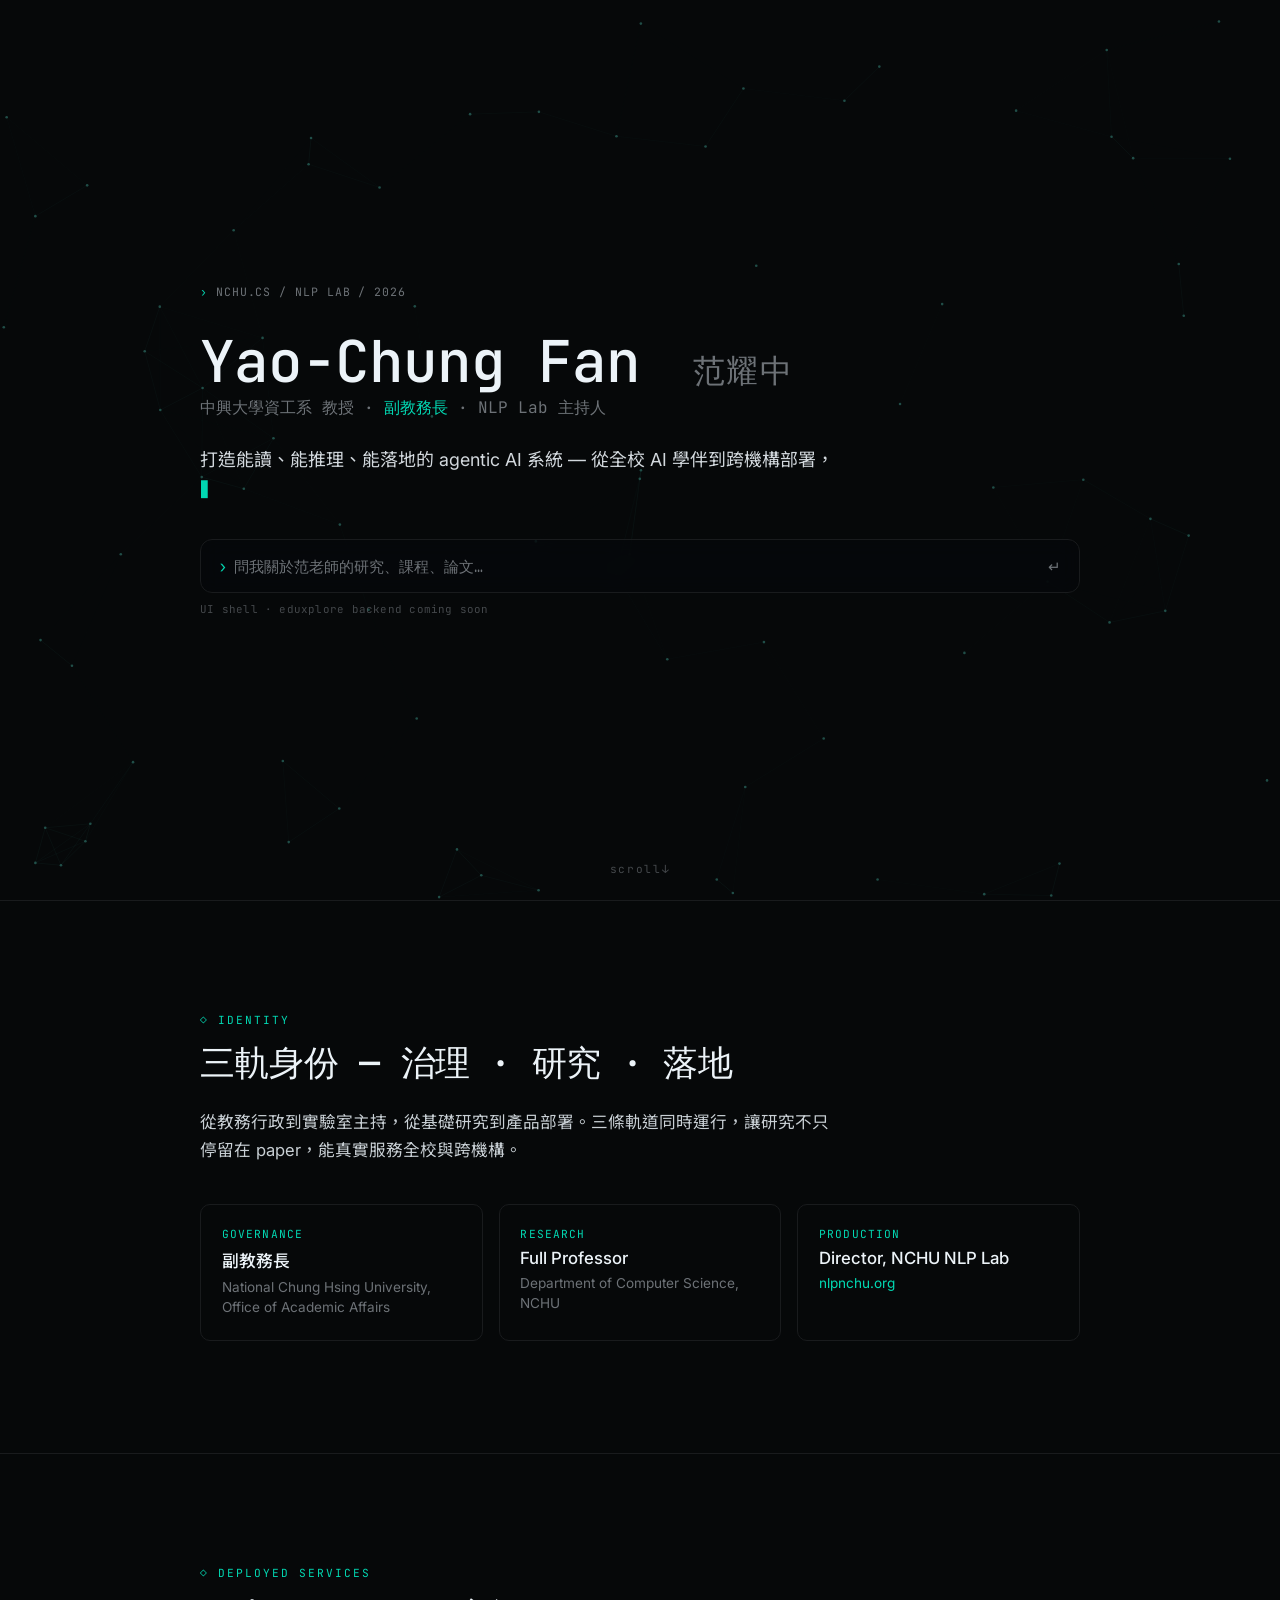
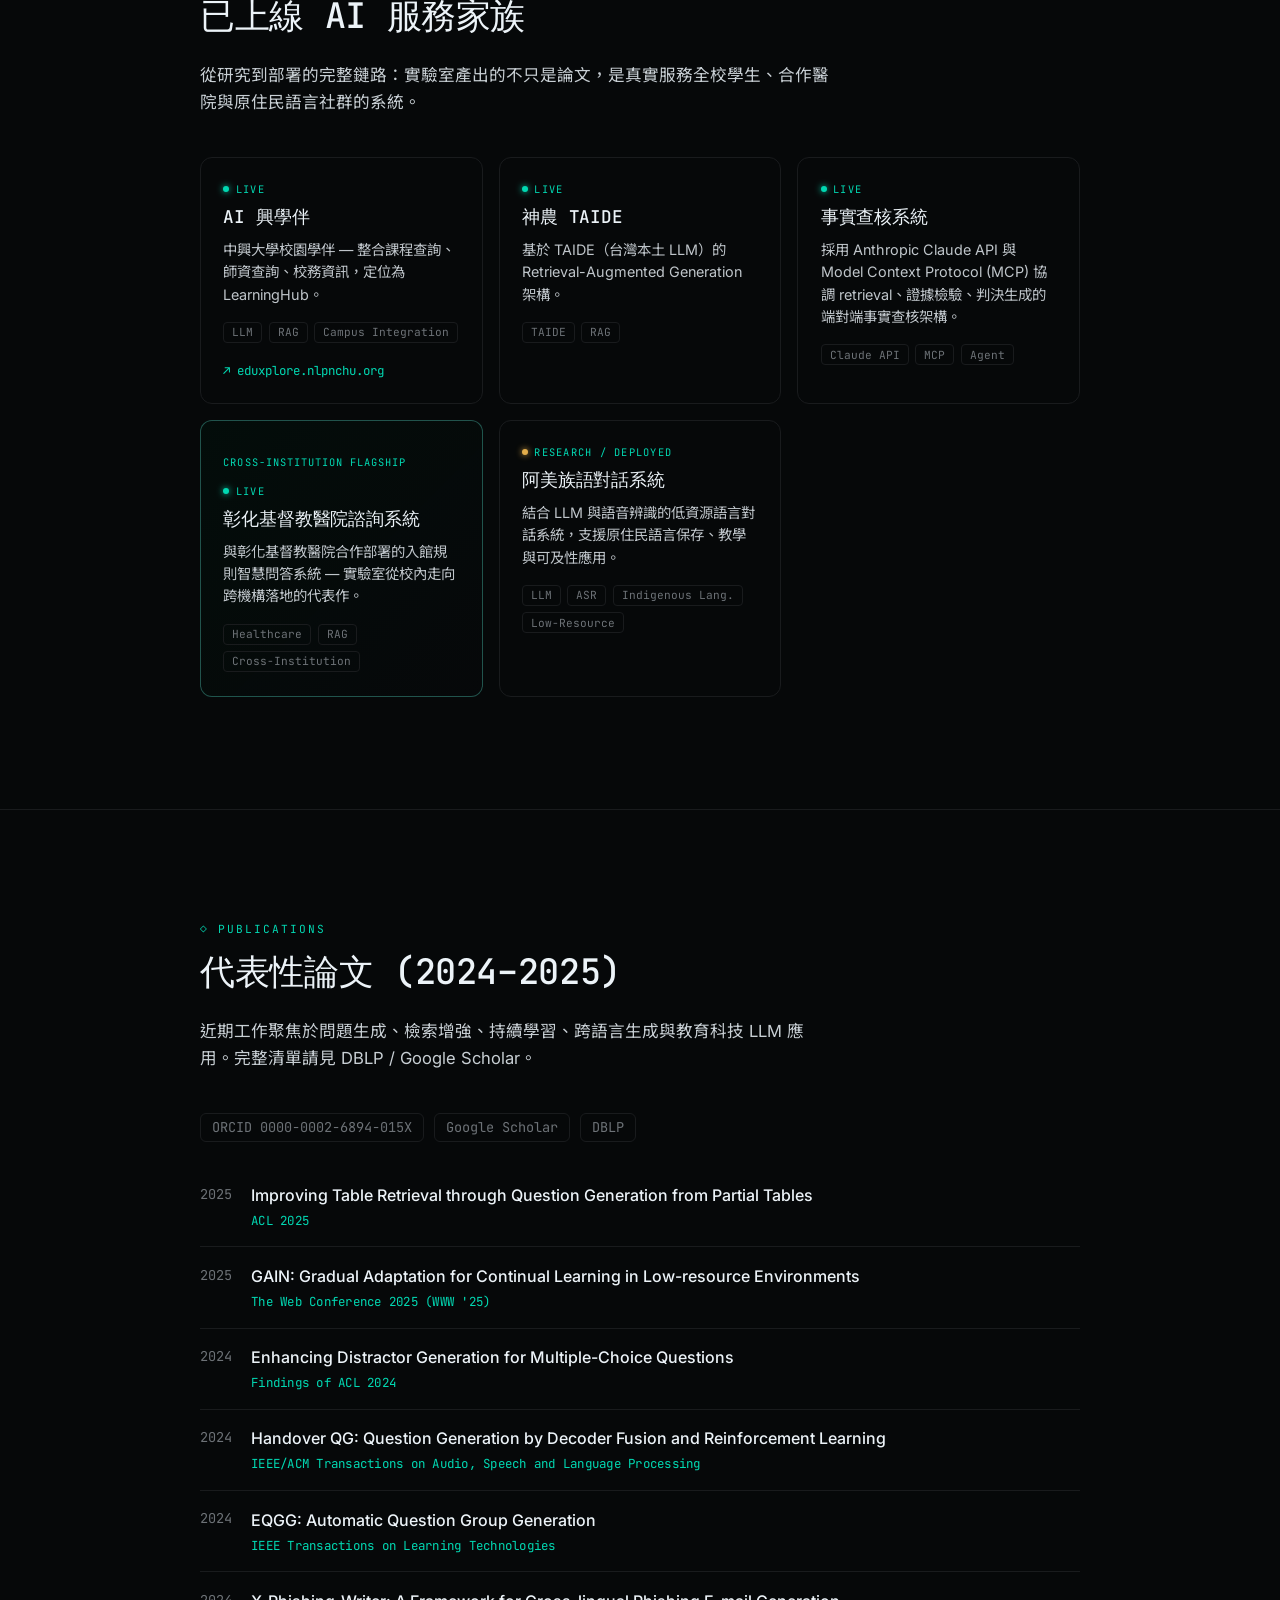
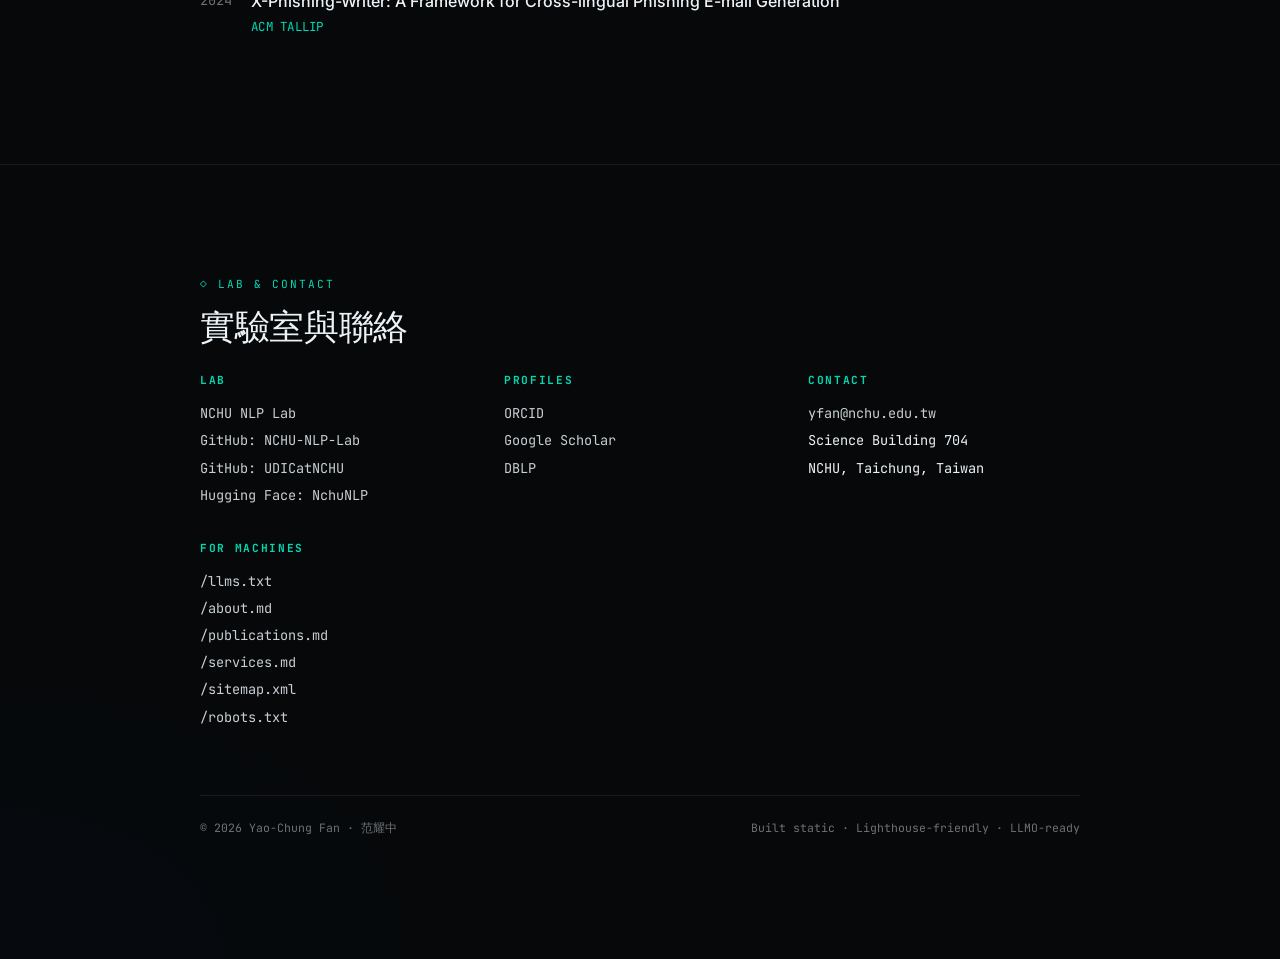
==== prototype/index.html @ 138b462b "feat: full new homepage prototype with LLMO baked in (prototype/index.html) This is the new design e" ====
<!doctype html>
<html lang="zh-Hant">
<head>
<meta charset="utf-8">
<meta name="viewport" content="width=device-width,initial-scale=1">

<title>Yao-Chung Fan (范耀中) · 中興大學資工系教授 · 副教務長 · NLP Lab 主持人</title>
<meta name="description" content="Yao-Chung Fan (范耀中) — Full Professor at NCHU CS, Vice Provost, Director of the NCHU NLP Lab. Research on Natural Language Generation, Agentic AI, Educational LLMs. Leads deployment of AI 興學伴 (eduxplore), 神農 TAIDE, fact-checking with Claude+MCP, Changhua Christian Hospital consultation, and Amis Indigenous-language dialogue.">
<meta name="author" content="Yao-Chung Fan">
<meta name="robots" content="index, follow, max-image-preview:large">
<link rel="canonical" href="https://yfan.nlpnchu.org/">
<link rel="alternate" hreflang="zh-Hant" href="https://yfan.nlpnchu.org/">
<link rel="alternate" hreflang="en" href="https://yfan.nlpnchu.org/">
<link rel="alternate" hreflang="x-default" href="https://yfan.nlpnchu.org/">

<meta property="og:type" content="profile">
<meta property="og:title" content="Yao-Chung Fan · NCHU NLP Lab">
<meta property="og:description" content="Full Professor at NCHU CS, Vice Provost, Director of the NCHU NLP Lab. Agentic AI, NLG, Educational LLMs.">
<meta property="og:url" content="https://yfan.nlpnchu.org/">
<meta property="og:image" content="https://yfan.nlpnchu.org/img/author-pic.jpg">
<meta property="og:locale" content="zh_TW">
<meta property="og:locale:alternate" content="en_US">
<meta property="profile:first_name" content="Yao-Chung">
<meta property="profile:last_name" content="Fan">

<meta name="twitter:card" content="summary_large_image">
<meta name="twitter:title" content="Yao-Chung Fan · NCHU NLP Lab">
<meta name="twitter:description" content="Full Professor at NCHU CS, Vice Provost, Director of the NCHU NLP Lab.">
<meta name="twitter:image" content="https://yfan.nlpnchu.org/img/author-pic.jpg">

<link rel="me" href="https://orcid.org/0000-0002-6894-015X">
<link rel="me" href="https://scholar.google.com/citations?user=AGJnJ98AAAAJ">
<link rel="me" href="https://dblp.org/pers/hd/f/Fan:Yao=Chung">
<link rel="me" href="https://github.com/NCHU-NLP-Lab">
<link rel="me" href="https://github.com/UDICatNCHU">

<script type="application/ld+json">
{
  "@context": "https://schema.org",
  "@graph": [
    {
      "@type": "Person",
      "@id": "https://yfan.nlpnchu.org/#person",
      "name": "Yao-Chung Fan",
      "alternateName": ["范耀中", "Yao Chung Fan"],
      "givenName": "Yao-Chung",
      "familyName": "Fan",
      "honorificPrefix": "Prof.",
      "jobTitle": ["Full Professor", "Vice Provost", "Director, NCHU NLP Laboratory"],
      "email": "mailto:yfan@nchu.edu.tw",
      "url": "https://yfan.nlpnchu.org/",
      "image": "https://yfan.nlpnchu.org/img/author-pic.jpg",
      "workLocation": {
        "@type": "Place",
        "name": "Science Building Room 704, National Chung Hsing University",
        "address": {
          "@type": "PostalAddress",
          "addressLocality": "Taichung",
          "addressCountry": "TW"
        }
      },
      "affiliation": {
        "@type": "CollegeOrUniversity",
        "@id": "https://www.nchu.edu.tw/#org",
        "name": "National Chung Hsing University",
        "alternateName": "中興大學",
        "url": "https://www.nchu.edu.tw/",
        "department": {
          "@type": "EducationalOrganization",
          "name": "Department of Computer Science",
          "alternateName": "資訊工程學系"
        }
      },
      "alumniOf": {
        "@type": "CollegeOrUniversity",
        "name": "National Tsing Hua University",
        "alternateName": "國立清華大學",
        "url": "https://www.nthu.edu.tw/"
      },
      "knowsAbout": [
        "Natural Language Generation",
        "Natural Language Processing",
        "Agentic AI",
        "Large Language Models",
        "Educational Technology",
        "Machine Reading Comprehension",
        "Retrieval-Augmented Generation",
        "Question Generation",
        "Low-resource Language Dialogue",
        "Indigenous Language Technology"
      ],
      "sameAs": [
        "https://orcid.org/0000-0002-6894-015X",
        "https://scholar.google.com/citations?user=AGJnJ98AAAAJ&hl=en",
        "https://dblp.org/pers/hd/f/Fan:Yao=Chung",
        "https://github.com/NCHU-NLP-Lab",
        "https://github.com/UDICatNCHU",
        "https://huggingface.co/NchuNLP",
        "https://nlpnchu.org/"
      ]
    },
    {
      "@type": "ItemList",
      "@id": "https://yfan.nlpnchu.org/#publications",
      "name": "Selected Publications by Yao-Chung Fan (2024–2025)",
      "itemListOrder": "https://schema.org/ItemListOrderDescending",
      "itemListElement": [
        {
          "@type": "ListItem",
          "position": 1,
          "item": {
            "@type": "ScholarlyArticle",
            "@id": "https://yfan.nlpnchu.org/#paper-acl2025-table-rqg",
            "name": "Improving Table Retrieval through Question Generation from Partial Tables",
            "isPartOf": {"@type": "PublicationVolume", "name": "ACL 2025"},
            "datePublished": "2025",
            "author": {"@id": "https://yfan.nlpnchu.org/#person"}
          }
        },
        {
          "@type": "ListItem",
          "position": 2,
          "item": {
            "@type": "ScholarlyArticle",
            "@id": "https://yfan.nlpnchu.org/#paper-www2025-gain",
            "name": "GAIN: Gradual Adaptation for Continual Learning in Low-resource Environments",
            "isPartOf": {"@type": "PublicationVolume", "name": "The Web Conference 2025 (WWW '25)"},
            "datePublished": "2025",
            "author": {"@id": "https://yfan.nlpnchu.org/#person"}
          }
        },
        {
          "@type": "ListItem",
          "position": 3,
          "item": {
            "@type": "ScholarlyArticle",
            "@id": "https://yfan.nlpnchu.org/#paper-acl2024-distractor",
            "name": "Enhancing Distractor Generation for Multiple-Choice Questions",
            "isPartOf": {"@type": "PublicationVolume", "name": "Findings of ACL 2024"},
            "datePublished": "2024",
            "author": {"@id": "https://yfan.nlpnchu.org/#person"}
          }
        },
        {
          "@type": "ListItem",
          "position": 4,
          "item": {
            "@type": "ScholarlyArticle",
            "@id": "https://yfan.nlpnchu.org/#paper-taslp2024-handover",
            "name": "Handover QG: Question Generation by Decoder Fusion and Reinforcement Learning",
            "isPartOf": {"@type": "Periodical", "name": "IEEE/ACM Transactions on Audio, Speech and Language Processing"},
            "datePublished": "2024",
            "author": {"@id": "https://yfan.nlpnchu.org/#person"}
          }
        },
        {
          "@type": "ListItem",
          "position": 5,
          "item": {
            "@type": "ScholarlyArticle",
            "@id": "https://yfan.nlpnchu.org/#paper-tlt2024-eqgg",
            "name": "EQGG: Automatic Question Group Generation",
            "isPartOf": {"@type": "Periodical", "name": "IEEE Transactions on Learning Technologies"},
            "datePublished": "2024",
            "author": {"@id": "https://yfan.nlpnchu.org/#person"}
          }
        },
        {
          "@type": "ListItem",
          "position": 6,
          "item": {
            "@type": "ScholarlyArticle",
            "@id": "https://yfan.nlpnchu.org/#paper-tallip2024-xphishing",
            "name": "X-Phishing-Writer: A Framework for Cross-lingual Phishing E-mail Generation",
            "isPartOf": {"@type": "Periodical", "name": "ACM Transactions on Asian and Low-Resource Language Information Processing (TALLIP)"},
            "datePublished": "2024",
            "author": {"@id": "https://yfan.nlpnchu.org/#person"}
          }
        }
      ]
    },
    {
      "@type": "ItemList",
      "@id": "https://yfan.nlpnchu.org/#services",
      "name": "Deployed AI Services led by Yao-Chung Fan / NCHU NLP Lab",
      "itemListElement": [
        {
          "@type": "ListItem",
          "position": 1,
          "item": {
            "@type": "WebApplication",
            "@id": "https://eduxplore.nlpnchu.org/#app",
            "name": "AI 興學伴 (eduxplore)",
            "alternateName": "NCHU AI Learning Advisor",
            "url": "https://eduxplore.nlpnchu.org/",
            "applicationCategory": "EducationalApplication",
            "operatingSystem": "Web",
            "description": "Campus-wide learning advisor integrating NCHU institutional information (course search, faculty lookup, learning resources) into a conversational interface.",
            "creator": {"@id": "https://yfan.nlpnchu.org/#person"}
          }
        },
        {
          "@type": "ListItem",
          "position": 2,
          "item": {
            "@type": "SoftwareApplication",
            "@id": "https://yfan.nlpnchu.org/#service-shennong-taide",
            "name": "神農 TAIDE",
            "applicationCategory": "BusinessApplication",
            "description": "Retrieval-Augmented Generation system built on TAIDE, the Taiwan-developed traditional Chinese LLM.",
            "creator": {"@id": "https://yfan.nlpnchu.org/#person"}
          }
        },
        {
          "@type": "ListItem",
          "position": 3,
          "item": {
            "@type": "SoftwareApplication",
            "@id": "https://yfan.nlpnchu.org/#service-fact-checking",
            "name": "Fact-Checking System (Claude API + MCP)",
            "applicationCategory": "BusinessApplication",
            "description": "End-to-end fact verification system using Anthropic Claude and the Model Context Protocol (MCP) to coordinate retrieval, evidence checking, and verdict generation.",
            "creator": {"@id": "https://yfan.nlpnchu.org/#person"}
          }
        },
        {
          "@type": "ListItem",
          "position": 4,
          "item": {
            "@type": "SoftwareApplication",
            "@id": "https://yfan.nlpnchu.org/#service-cch",
            "name": "Changhua Christian Hospital Consultation System",
            "alternateName": "彰化基督教醫院諮詢系統",
            "applicationCategory": "HealthApplication",
            "description": "Smart Q&A system for hospital visiting rules and policies, deployed in partnership with Changhua Christian Hospital — the lab's flagship cross-institution deployment.",
            "creator": {"@id": "https://yfan.nlpnchu.org/#person"}
          }
        },
        {
          "@type": "ListItem",
          "position": 5,
          "item": {
            "@type": "SoftwareApplication",
            "@id": "https://yfan.nlpnchu.org/#service-amis",
            "name": "Amis (阿美族語) Dialogue System",
            "applicationCategory": "LifestyleApplication",
            "description": "LLM + speech-recognition system for Amis, a low-resource Indigenous Taiwanese language. Supports preservation, education, and accessibility.",
            "creator": {"@id": "https://yfan.nlpnchu.org/#person"}
          }
        }
      ]
    },
    {
      "@type": "WebSite",
      "@id": "https://yfan.nlpnchu.org/#website",
      "url": "https://yfan.nlpnchu.org/",
      "name": "Yao-Chung Fan",
      "inLanguage": "zh-Hant",
      "publisher": {"@id": "https://yfan.nlpnchu.org/#person"}
    }
  ]
}
</script>

<link rel="preconnect" href="https://fonts.googleapis.com">
<link rel="preconnect" href="https://fonts.gstatic.com" crossorigin>
<link rel="stylesheet" href="https://fonts.googleapis.com/css2?family=Inter:wght@400;500;600&family=JetBrains+Mono:wght@400;500&family=Noto+Sans+TC:wght@400;500&display=swap">

<style>
  *, *::before, *::after { box-sizing: border-box; }
  html, body { margin: 0; padding: 0; }

  :root {
    --bg:        oklch(0.13 0.005 240);
    --bg-deep:   oklch(0.09 0.005 240);
    --fg:        oklch(0.96 0.01 240);
    --muted:     oklch(0.55 0.01 240);
    --border:    oklch(0.22 0.005 240);
    --accent:    oklch(0.78 0.16 175);
    --accent-rgb: 86 220 200;

    --font-mono: 'JetBrains Mono', ui-monospace, 'SF Mono', Menlo, Consolas, monospace;
    --font-sans: 'Inter', 'Noto Sans TC', -apple-system, system-ui, sans-serif;

    --gutter: clamp(1.25rem, 4vw, 3rem);
    --max: 880px;
  }

  body {
    background:
      radial-gradient(1200px 600px at 80% -10%, oklch(0.20 0.04 175 / 0.25), transparent 60%),
      radial-gradient(900px 600px at 0% 100%, oklch(0.18 0.05 260 / 0.20), transparent 60%),
      var(--bg);
    color: var(--fg);
    font-family: var(--font-sans);
    min-height: 100dvh;
    overflow-x: hidden;
    -webkit-font-smoothing: antialiased;
    text-rendering: optimizeLegibility;
  }

  @media (prefers-reduced-motion: reduce) {
    *, *::before, *::after {
      animation-duration: 0.01ms !important;
      animation-iteration-count: 1 !important;
      transition-duration: 0.01ms !important;
    }
  }

  a { color: var(--accent); text-decoration: none; }
  a:hover { text-decoration: underline; text-underline-offset: 3px; }

  main { display: block; }

  /* ---------- HERO ---------- */
  .hero {
    position: relative;
    min-height: 100dvh;
    display: grid;
    place-items: center;
    padding: var(--gutter);
    overflow: hidden;
  }
  #bg {
    position: absolute;
    inset: 0;
    width: 100%;
    height: 100%;
    z-index: 0;
    opacity: 0.5;
    pointer-events: none;
  }
  .hero-content {
    position: relative;
    z-index: 1;
    max-width: var(--max);
    width: 100%;
  }
  .meta {
    font-family: var(--font-mono);
    font-size: 0.72rem;
    color: var(--muted);
    margin: 0 0 2rem;
    letter-spacing: 0.08em;
    text-transform: uppercase;
  }
  .meta::before { content: '› '; color: var(--accent); }
  h1.name {
    font-family: var(--font-mono);
    font-weight: 500;
    font-size: clamp(2.2rem, 5.5vw, 3.6rem);
    margin: 0 0 0.4rem;
    letter-spacing: -0.02em;
    line-height: 1.05;
  }
  h1.name .alt {
    color: var(--muted);
    font-size: 0.55em;
    margin-left: 0.6em;
    font-weight: 400;
    letter-spacing: 0.05em;
  }
  .titles {
    font-family: var(--font-mono);
    font-size: clamp(0.875rem, 1.4vw, 1rem);
    color: var(--muted);
    margin: 0 0 1.6rem;
  }
  .titles .accent { color: var(--accent); }
  .bio {
    font-family: var(--font-sans);
    font-size: clamp(1rem, 1.4vw, 1.125rem);
    line-height: 1.65;
    margin: 0 0 2.2rem;
    max-width: 36em;
    color: oklch(0.88 0.01 240);
  }
  .caret::after {
    content: '▍';
    color: var(--accent);
    margin-left: 1px;
    animation: blink 1.05s steps(1, end) infinite;
  }
  @keyframes blink { 0%, 50% { opacity: 1; } 50.01%, 100% { opacity: 0; } }

  /* Chat */
  .chat {
    display: flex;
    align-items: center;
    border: 1px solid var(--border);
    border-radius: 12px;
    background: oklch(0.14 0.005 240 / 0.55);
    backdrop-filter: blur(10px);
    -webkit-backdrop-filter: blur(10px);
    transition: border-color 200ms ease, box-shadow 200ms ease;
  }
  .chat:focus-within {
    border-color: rgb(var(--accent-rgb) / 0.6);
    box-shadow: 0 0 0 1px rgb(var(--accent-rgb) / 0.4),
                0 0 40px -8px rgb(var(--accent-rgb) / 0.5);
  }
  .chat-prefix {
    font-family: var(--font-mono);
    color: var(--accent);
    padding: 0 0.4rem 0 1.05rem;
    user-select: none;
    font-size: 1rem;
  }
  .chat input {
    flex: 1;
    background: transparent;
    border: 0;
    padding: 0.95rem 0;
    color: var(--fg);
    font-family: var(--font-mono);
    font-size: 0.95rem;
    outline: 0;
    min-width: 0;
  }
  .chat input::placeholder { color: var(--muted); }
  .chat button {
    background: transparent;
    border: 0;
    color: var(--muted);
    font-family: var(--font-mono);
    padding: 0 1.1rem;
    cursor: pointer;
    transition: color 150ms ease, transform 150ms ease;
    font-size: 0.95rem;
  }
  .chat button:hover { color: var(--accent); transform: translateX(2px); }
  .chat-shell-note {
    font-family: var(--font-mono);
    font-size: 0.68rem;
    color: var(--muted);
    margin: 0.6rem 0 0;
    opacity: 0.6;
    letter-spacing: 0.02em;
  }
  .chat-output {
    margin-top: 1.2rem;
    font-family: var(--font-mono);
    font-size: 0.85rem;
    color: oklch(0.78 0.01 240);
    line-height: 1.7;
    padding: 0.9rem 1rem;
    border-left: 1px solid rgb(var(--accent-rgb) / 0.4);
    background: oklch(0.14 0.005 240 / 0.3);
    border-radius: 0 6px 6px 0;
  }
  .chat-output .q { color: var(--fg); display: block; margin-bottom: 0.5rem; }
  .chat-output .q::before { content: '› '; color: var(--accent); }
  .chat-output .a::before {
    content: '◂ eduxplore: ';
    color: var(--accent);
    font-size: 0.72rem;
    letter-spacing: 0.05em;
  }
  .scroll-cue {
    position: absolute;
    bottom: 1.5rem;
    left: 50%;
    transform: translateX(-50%);
    font-family: var(--font-mono);
    font-size: 0.7rem;
    color: var(--muted);
    letter-spacing: 0.15em;
    opacity: 0.6;
    z-index: 1;
  }
  .scroll-cue::after {
    content: ' ↓';
    display: inline-block;
    animation: bob 2.4s ease-in-out infinite;
  }
  @keyframes bob {
    0%, 100% { transform: translateY(0); opacity: 0.6; }
    50%      { transform: translateY(4px); opacity: 1; }
  }

  /* ---------- SHARED SECTION ---------- */
  section {
    padding: clamp(4rem, 9vw, 7rem) var(--gutter);
    border-top: 1px solid var(--border);
    position: relative;
  }
  .section-inner { max-width: var(--max); margin: 0 auto; }
  .section-label {
    font-family: var(--font-mono);
    font-size: 0.7rem;
    color: var(--accent);
    letter-spacing: 0.18em;
    text-transform: uppercase;
    margin: 0 0 1rem;
  }
  .section-label::before { content: '◇ '; }
  h2 {
    font-family: var(--font-mono);
    font-weight: 500;
    font-size: clamp(1.6rem, 3.5vw, 2.2rem);
    margin: 0 0 1.6rem;
    letter-spacing: -0.01em;
    line-height: 1.15;
  }
  .lead {
    font-size: clamp(1rem, 1.3vw, 1.1rem);
    line-height: 1.65;
    max-width: 38em;
    color: oklch(0.85 0.01 240);
    margin: 0 0 2.5rem;
  }

  /* ---------- IDENTITY ---------- */
  .identity-grid {
    display: grid;
    grid-template-columns: repeat(auto-fit, minmax(220px, 1fr));
    gap: 1rem;
    margin-top: 1.5rem;
  }
  .identity-card {
    border: 1px solid var(--border);
    border-radius: 10px;
    padding: 1.4rem 1.3rem;
    background: oklch(0.14 0.005 240 / 0.4);
    transition: border-color 200ms ease;
  }
  .identity-card:hover { border-color: rgb(var(--accent-rgb) / 0.45); }
  .identity-card .role {
    font-family: var(--font-mono);
    font-size: 0.7rem;
    color: var(--accent);
    letter-spacing: 0.1em;
    text-transform: uppercase;
    margin: 0 0 0.4rem;
  }
  .identity-card .role-name {
    font-family: var(--font-sans);
    font-weight: 500;
    font-size: 1.05rem;
    margin: 0 0 0.3rem;
  }
  .identity-card .role-detail {
    font-size: 0.85rem;
    color: var(--muted);
    line-height: 1.5;
    margin: 0;
  }

  /* ---------- SERVICES ---------- */
  .services-grid {
    display: grid;
    grid-template-columns: repeat(auto-fit, minmax(280px, 1fr));
    gap: 1rem;
    margin-top: 1.5rem;
  }
  .service-card {
    border: 1px solid var(--border);
    border-radius: 12px;
    padding: 1.5rem 1.4rem;
    background: oklch(0.14 0.005 240 / 0.4);
    display: flex;
    flex-direction: column;
    gap: 0.6rem;
    transition: border-color 200ms ease, transform 200ms ease;
  }
  .service-card:hover {
    border-color: rgb(var(--accent-rgb) / 0.5);
    transform: translateY(-2px);
  }
  .service-card .status {
    font-family: var(--font-mono);
    font-size: 0.65rem;
    color: var(--accent);
    letter-spacing: 0.12em;
    text-transform: uppercase;
    display: inline-flex;
    align-items: center;
    gap: 0.4rem;
  }
  .service-card .status::before {
    content: '';
    width: 6px;
    height: 6px;
    border-radius: 50%;
    background: var(--accent);
    box-shadow: 0 0 6px var(--accent);
    animation: pulse 2s ease-in-out infinite;
  }
  .service-card .status.research::before {
    background: oklch(0.78 0.13 80);
    box-shadow: 0 0 6px oklch(0.78 0.13 80);
  }
  @keyframes pulse {
    0%, 100% { opacity: 1; }
    50% { opacity: 0.4; }
  }
  .service-card h3 {
    font-family: var(--font-mono);
    font-weight: 500;
    font-size: 1.1rem;
    margin: 0;
    letter-spacing: -0.01em;
  }
  .service-card .desc {
    font-size: 0.9rem;
    line-height: 1.55;
    color: oklch(0.82 0.01 240);
    margin: 0;
  }
  .service-card .stack {
    display: flex;
    flex-wrap: wrap;
    gap: 0.4rem;
    margin-top: 0.4rem;
  }
  .service-card .tag {
    font-family: var(--font-mono);
    font-size: 0.7rem;
    color: var(--muted);
    border: 1px solid var(--border);
    border-radius: 4px;
    padding: 0.15rem 0.5rem;
  }
  .service-card .external {
    font-family: var(--font-mono);
    font-size: 0.78rem;
    margin-top: 0.6rem;
  }
  .service-card .external::before { content: '↗ '; color: var(--accent); }
  .service-card.flagship {
    background: linear-gradient(135deg, oklch(0.16 0.03 175 / 0.5), oklch(0.14 0.005 240 / 0.4));
    border-color: rgb(var(--accent-rgb) / 0.35);
  }
  .service-card.flagship .flagship-tag {
    font-family: var(--font-mono);
    font-size: 0.65rem;
    color: var(--accent);
    letter-spacing: 0.1em;
    text-transform: uppercase;
    margin-bottom: 0.3rem;
  }

  /* ---------- PUBLICATIONS ---------- */
  .pub-list {
    list-style: none;
    padding: 0;
    margin: 1.5rem 0 0;
  }
  .pub-list li {
    border-bottom: 1px solid var(--border);
    padding: 1.1rem 0;
    display: grid;
    grid-template-columns: auto 1fr;
    gap: 1.2rem;
  }
  .pub-list li:last-child { border-bottom: 0; }
  .pub-year {
    font-family: var(--font-mono);
    font-size: 0.85rem;
    color: var(--muted);
    padding-top: 0.05rem;
  }
  .pub-body { display: flex; flex-direction: column; gap: 0.3rem; }
  .pub-title {
    font-family: var(--font-sans);
    font-weight: 500;
    font-size: 1rem;
    line-height: 1.45;
    color: var(--fg);
  }
  .pub-venue {
    font-family: var(--font-mono);
    font-size: 0.78rem;
    color: var(--accent);
    letter-spacing: 0.02em;
  }
  .pub-meta {
    font-family: var(--font-mono);
    font-size: 0.72rem;
    color: var(--muted);
  }
  .profile-links {
    display: flex;
    flex-wrap: wrap;
    gap: 0.6rem;
    margin-top: 1rem;
    font-family: var(--font-mono);
    font-size: 0.85rem;
  }
  .profile-links a {
    border: 1px solid var(--border);
    padding: 0.3rem 0.7rem;
    border-radius: 6px;
    color: var(--muted);
  }
  .profile-links a:hover {
    color: var(--accent);
    border-color: rgb(var(--accent-rgb) / 0.4);
    text-decoration: none;
  }

  /* ---------- LAB / CONTACT FOOTER ---------- */
  .footer-grid {
    display: grid;
    grid-template-columns: repeat(auto-fit, minmax(220px, 1fr));
    gap: 2rem;
    margin-top: 1.5rem;
  }
  .footer-block h3 {
    font-family: var(--font-mono);
    font-size: 0.7rem;
    color: var(--accent);
    letter-spacing: 0.15em;
    text-transform: uppercase;
    margin: 0 0 0.8rem;
  }
  .footer-block ul {
    list-style: none;
    padding: 0;
    margin: 0;
    font-family: var(--font-mono);
    font-size: 0.85rem;
    line-height: 2;
  }
  .footer-block ul a { color: oklch(0.85 0.01 240); }
  .footer-block ul a:hover { color: var(--accent); text-decoration: none; }
  .colophon {
    margin-top: 4rem;
    padding-top: 1.5rem;
    border-top: 1px solid var(--border);
    font-family: var(--font-mono);
    font-size: 0.72rem;
    color: var(--muted);
    display: flex;
    justify-content: space-between;
    flex-wrap: wrap;
    gap: 0.5rem;
  }
</style>
</head>

<body>

<noscript>
  <style>.caret::after { content: ''; animation: none; }</style>
</noscript>

<main>

  <!-- =========== HERO =========== -->
  <header class="hero" id="top">
    <canvas id="bg" aria-hidden="true"></canvas>

    <div class="hero-content">
      <p class="meta" data-stream>nchu.cs / nlp lab / 2026</p>
      <h1 class="name" data-stream data-html='Yao-Chung Fan <span class="alt">范耀中</span>'>
        Yao-Chung Fan 范耀中
      </h1>
      <p class="titles" data-stream data-html='中興大學資工系 教授 · <span class="accent">副教務長</span> · NLP Lab 主持人'>
        中興大學資工系 教授 · 副教務長 · NLP Lab 主持人
      </p>
      <p class="bio" data-stream>
        打造能讀、能推理、能落地的 agentic AI 系統 — 從全校 AI 學伴到跨機構部署，再到低資源語言對話。
      </p>

      <form class="chat" autocomplete="off" id="chat">
        <span class="chat-prefix" aria-hidden="true">›</span>
        <input id="chat-input" placeholder="問我關於范老師的研究、課程、論文…" aria-label="Ask Professor Fan">
        <button type="submit" aria-label="送出">↵</button>
      </form>
      <p class="chat-shell-note">UI shell · eduxplore backend coming soon</p>
      <div class="chat-output" id="chat-output" hidden></div>
    </div>

    <a href="#identity" class="scroll-cue" aria-label="Scroll to next section">scroll</a>
  </header>

  <!-- =========== IDENTITY =========== -->
  <section id="identity" aria-labelledby="identity-h">
    <div class="section-inner">
      <p class="section-label">Identity</p>
      <h2 id="identity-h">三軌身份 — 治理 · 研究 · 落地</h2>
      <p class="lead">
        從教務行政到實驗室主持，從基礎研究到產品部署。三條軌道同時運行，讓研究不只停留在 paper，能真實服務全校與跨機構。
      </p>

      <div class="identity-grid">
        <div class="identity-card">
          <p class="role">Governance</p>
          <p class="role-name">副教務長</p>
          <p class="role-detail">National Chung Hsing University, Office of Academic Affairs</p>
        </div>
        <div class="identity-card">
          <p class="role">Research</p>
          <p class="role-name">Full Professor</p>
          <p class="role-detail">Department of Computer Science, NCHU</p>
        </div>
        <div class="identity-card">
          <p class="role">Production</p>
          <p class="role-name">Director, NCHU NLP Lab</p>
          <p class="role-detail"><a href="https://nlpnchu.org/">nlpnchu.org</a></p>
        </div>
      </div>
    </div>
  </section>

  <!-- =========== DEPLOYED SERVICES =========== -->
  <section id="services" aria-labelledby="services-h">
    <div class="section-inner">
      <p class="section-label">Deployed Services</p>
      <h2 id="services-h">已上線 AI 服務家族</h2>
      <p class="lead">
        從研究到部署的完整鏈路：實驗室產出的不只是論文，是真實服務全校學生、合作醫院與原住民語言社群的系統。
      </p>

      <div class="services-grid">

        <article class="service-card" id="service-eduxplore">
          <span class="status">Live</span>
          <h3>AI 興學伴</h3>
          <p class="desc">中興大學校園學伴 — 整合課程查詢、師資查詢、校務資訊，定位為 LearningHub。</p>
          <div class="stack">
            <span class="tag">LLM</span>
            <span class="tag">RAG</span>
            <span class="tag">Campus Integration</span>
          </div>
          <a class="external" href="https://eduxplore.nlpnchu.org/" target="_blank" rel="noopener">eduxplore.nlpnchu.org</a>
        </article>

        <article class="service-card" id="service-shennong-taide">
          <span class="status">Live</span>
          <h3>神農 TAIDE</h3>
          <p class="desc">基於 TAIDE（台灣本土 LLM）的 Retrieval-Augmented Generation 架構。</p>
          <div class="stack">
            <span class="tag">TAIDE</span>
            <span class="tag">RAG</span>
          </div>
        </article>

        <article class="service-card" id="service-fact-checking">
          <span class="status">Live</span>
          <h3>事實查核系統</h3>
          <p class="desc">採用 Anthropic Claude API 與 Model Context Protocol (MCP) 協調 retrieval、證據檢驗、判決生成的端對端事實查核架構。</p>
          <div class="stack">
            <span class="tag">Claude API</span>
            <span class="tag">MCP</span>
            <span class="tag">Agent</span>
          </div>
        </article>

        <article class="service-card flagship" id="service-cch">
          <p class="flagship-tag">Cross-institution Flagship</p>
          <span class="status">Live</span>
          <h3>彰化基督教醫院諮詢系統</h3>
          <p class="desc">與彰化基督教醫院合作部署的入館規則智慧問答系統 — 實驗室從校內走向跨機構落地的代表作。</p>
          <div class="stack">
            <span class="tag">Healthcare</span>
            <span class="tag">RAG</span>
            <span class="tag">Cross-Institution</span>
          </div>
        </article>

        <article class="service-card" id="service-amis">
          <span class="status research">Research / Deployed</span>
          <h3>阿美族語對話系統</h3>
          <p class="desc">結合 LLM 與語音辨識的低資源語言對話系統，支援原住民語言保存、教學與可及性應用。</p>
          <div class="stack">
            <span class="tag">LLM</span>
            <span class="tag">ASR</span>
            <span class="tag">Indigenous Lang.</span>
            <span class="tag">Low-Resource</span>
          </div>
        </article>

      </div>
    </div>
  </section>

  <!-- =========== PUBLICATIONS =========== -->
  <section id="publications" aria-labelledby="publications-h">
    <div class="section-inner">
      <p class="section-label">Publications</p>
      <h2 id="publications-h">代表性論文 (2024–2025)</h2>
      <p class="lead">
        近期工作聚焦於問題生成、檢索增強、持續學習、跨語言生成與教育科技 LLM 應用。完整清單請見 DBLP / Google Scholar。
      </p>

      <div class="profile-links">
        <a href="https://orcid.org/0000-0002-6894-015X" target="_blank" rel="noopener">ORCID 0000-0002-6894-015X</a>
        <a href="https://scholar.google.com/citations?user=AGJnJ98AAAAJ&hl=en" target="_blank" rel="noopener">Google Scholar</a>
        <a href="https://dblp.org/pers/hd/f/Fan:Yao=Chung" target="_blank" rel="noopener">DBLP</a>
      </div>

      <ol class="pub-list">
        <li id="paper-acl2025-table-rqg">
          <span class="pub-year">2025</span>
          <div class="pub-body">
            <span class="pub-title">Improving Table Retrieval through Question Generation from Partial Tables</span>
            <span class="pub-venue">ACL 2025</span>
          </div>
        </li>
        <li id="paper-www2025-gain">
          <span class="pub-year">2025</span>
          <div class="pub-body">
            <span class="pub-title">GAIN: Gradual Adaptation for Continual Learning in Low-resource Environments</span>
            <span class="pub-venue">The Web Conference 2025 (WWW '25)</span>
          </div>
        </li>
        <li id="paper-acl2024-distractor">
          <span class="pub-year">2024</span>
          <div class="pub-body">
            <span class="pub-title">Enhancing Distractor Generation for Multiple-Choice Questions</span>
            <span class="pub-venue">Findings of ACL 2024</span>
          </div>
        </li>
        <li id="paper-taslp2024-handover">
          <span class="pub-year">2024</span>
          <div class="pub-body">
            <span class="pub-title">Handover QG: Question Generation by Decoder Fusion and Reinforcement Learning</span>
            <span class="pub-venue">IEEE/ACM Transactions on Audio, Speech and Language Processing</span>
          </div>
        </li>
        <li id="paper-tlt2024-eqgg">
          <span class="pub-year">2024</span>
          <div class="pub-body">
            <span class="pub-title">EQGG: Automatic Question Group Generation</span>
            <span class="pub-venue">IEEE Transactions on Learning Technologies</span>
          </div>
        </li>
        <li id="paper-tallip2024-xphishing">
          <span class="pub-year">2024</span>
          <div class="pub-body">
            <span class="pub-title">X-Phishing-Writer: A Framework for Cross-lingual Phishing E-mail Generation</span>
            <span class="pub-venue">ACM TALLIP</span>
          </div>
        </li>
      </ol>
    </div>
  </section>

  <!-- =========== LAB / CONTACT =========== -->
  <section id="lab" aria-labelledby="lab-h">
    <div class="section-inner">
      <p class="section-label">Lab & Contact</p>
      <h2 id="lab-h">實驗室與聯絡</h2>

      <div class="footer-grid">
        <div class="footer-block">
          <h3>Lab</h3>
          <ul>
            <li><a href="https://nlpnchu.org/">NCHU NLP Lab</a></li>
            <li><a href="https://github.com/NCHU-NLP-Lab">GitHub: NCHU-NLP-Lab</a></li>
            <li><a href="https://github.com/UDICatNCHU">GitHub: UDICatNCHU</a></li>
            <li><a href="https://huggingface.co/NchuNLP">Hugging Face: NchuNLP</a></li>
          </ul>
        </div>
        <div class="footer-block">
          <h3>Profiles</h3>
          <ul>
            <li><a href="https://orcid.org/0000-0002-6894-015X">ORCID</a></li>
            <li><a href="https://scholar.google.com/citations?user=AGJnJ98AAAAJ&hl=en">Google Scholar</a></li>
            <li><a href="https://dblp.org/pers/hd/f/Fan:Yao=Chung">DBLP</a></li>
          </ul>
        </div>
        <div class="footer-block">
          <h3>Contact</h3>
          <ul>
            <li><a href="mailto:yfan@nchu.edu.tw">yfan@nchu.edu.tw</a></li>
            <li>Science Building 704</li>
            <li>NCHU, Taichung, Taiwan</li>
          </ul>
        </div>
        <div class="footer-block">
          <h3>For Machines</h3>
          <ul>
            <li><a href="/llms.txt">/llms.txt</a></li>
            <li><a href="/about.md">/about.md</a></li>
            <li><a href="/publications.md">/publications.md</a></li>
            <li><a href="/services.md">/services.md</a></li>
            <li><a href="/sitemap.xml">/sitemap.xml</a></li>
            <li><a href="/robots.txt">/robots.txt</a></li>
          </ul>
        </div>
      </div>

      <p class="colophon">
        <span>© 2026 Yao-Chung Fan · 范耀中</span>
        <span>Built static · Lighthouse-friendly · LLMO-ready</span>
      </p>
    </div>
  </section>

</main>

<script type="module">
  const reduce = window.matchMedia('(prefers-reduced-motion: reduce)').matches;

  function streamText(el, text, opts = {}) {
    const { minDelay = 14, maxDelay = 42, startDelay = 0 } = opts;
    return new Promise(resolve => {
      el.textContent = '';
      el.classList.add('caret');
      if (reduce) {
        el.textContent = text;
        el.classList.remove('caret');
        resolve();
        return;
      }
      let i = 0;
      const tick = () => {
        if (i >= text.length) {
          el.classList.remove('caret');
          resolve();
          return;
        }
        el.textContent += text[i++];
        setTimeout(tick, Math.random() * (maxDelay - minDelay) + minDelay);
      };
      setTimeout(tick, startDelay);
    });
  }

  async function bootStream() {
    const els = [...document.querySelectorAll('[data-stream]')];
    // Capture original DOM (in case fonts/SSR already filled it) THEN clear and re-stream.
    // Crawlers without JS see the original text in HTML — DOM-first, JS-enhance.
    const items = els.map(el => ({
      el,
      html: el.dataset.html ?? el.innerHTML,
      text: el.textContent.trim(),
    }));
    items.forEach(({ el }) => { el.textContent = ''; });

    let delay = 250;
    for (const item of items) {
      await streamText(item.el, item.text, { startDelay: delay });
      if (item.html !== item.text) item.el.innerHTML = item.html;
      delay = 60;
    }
  }

  function bootBackground() {
    const canvas = document.getElementById('bg');
    if (!canvas) return;
    const ctx = canvas.getContext('2d');
    let w, h, dpr, points;
    const N = 80;
    const LINK = 140;
    const ACCENT = '86 220 200';

    function resize() {
      dpr = Math.min(window.devicePixelRatio || 1, 2);
      w = canvas.clientWidth;
      h = canvas.clientHeight;
      canvas.width = Math.floor(w * dpr);
      canvas.height = Math.floor(h * dpr);
      ctx.setTransform(dpr, 0, 0, dpr, 0, 0);
    }
    function init() {
      resize();
      points = Array.from({ length: N }, () => ({
        x: Math.random() * w,
        y: Math.random() * h,
        vx: (Math.random() - 0.5) * 0.18,
        vy: (Math.random() - 0.5) * 0.18,
      }));
    }
    function draw() {
      ctx.clearRect(0, 0, w, h);
      for (let i = 0; i < points.length; i++) {
        for (let j = i + 1; j < points.length; j++) {
          const a = points[i], b = points[j];
          const dx = a.x - b.x, dy = a.y - b.y;
          const d2 = dx * dx + dy * dy;
          if (d2 < LINK * LINK) {
            const d = Math.sqrt(d2);
            const alpha = (1 - d / LINK) * 0.18;
            ctx.strokeStyle = `rgb(${ACCENT} / ${alpha})`;
            ctx.lineWidth = 0.6;
            ctx.beginPath();
            ctx.moveTo(a.x, a.y);
            ctx.lineTo(b.x, b.y);
            ctx.stroke();
          }
        }
      }
      for (const p of points) {
        ctx.fillStyle = `rgb(${ACCENT} / 0.65)`;
        ctx.beginPath();
        ctx.arc(p.x, p.y, 1.3, 0, Math.PI * 2);
        ctx.fill();
        p.x += p.vx; p.y += p.vy;
        if (p.x < -10) p.x = w + 10;
        if (p.x > w + 10) p.x = -10;
        if (p.y < -10) p.y = h + 10;
        if (p.y > h + 10) p.y = -10;
      }
      if (!reduce) requestAnimationFrame(draw);
    }
    init();
    window.addEventListener('resize', init);
    if (reduce) draw(); else requestAnimationFrame(draw);
  }

  function bootChat() {
    const form = document.getElementById('chat');
    if (!form) return;
    const input = document.getElementById('chat-input');
    const out = document.getElementById('chat-output');

    const cannedReplies = [
      'UI shell here — eduxplore 後端尚未串接。實際的興學伴系統可在 eduxplore.nlpnchu.org 體驗。',
      '這是 UI 原型，目前僅供視覺氣質確認。後續會接上 AI 興學伴 API。',
    ];

    form.addEventListener('submit', async (e) => {
      e.preventDefault();
      const q = input.value.trim();
      if (!q) return;
      out.hidden = false;
      out.innerHTML = `<span class="q">${escapeHtml(q)}</span><span class="a" id="answer"></span>`;
      const ans = document.getElementById('answer');
      const reply = cannedReplies[Math.floor(Math.random() * cannedReplies.length)];
      await new Promise(r => setTimeout(r, 280));
      await streamText(ans, reply, { minDelay: 10, maxDelay: 32 });
    });
  }

  function escapeHtml(s) {
    return s.replace(/[&<>"']/g, c => ({
      '&': '&amp;', '<': '&lt;', '>': '&gt;', '"': '&quot;', "'": '&#39;',
    }[c]));
  }

  bootBackground();
  bootStream();
  bootChat();
</script>

</body>
</html>
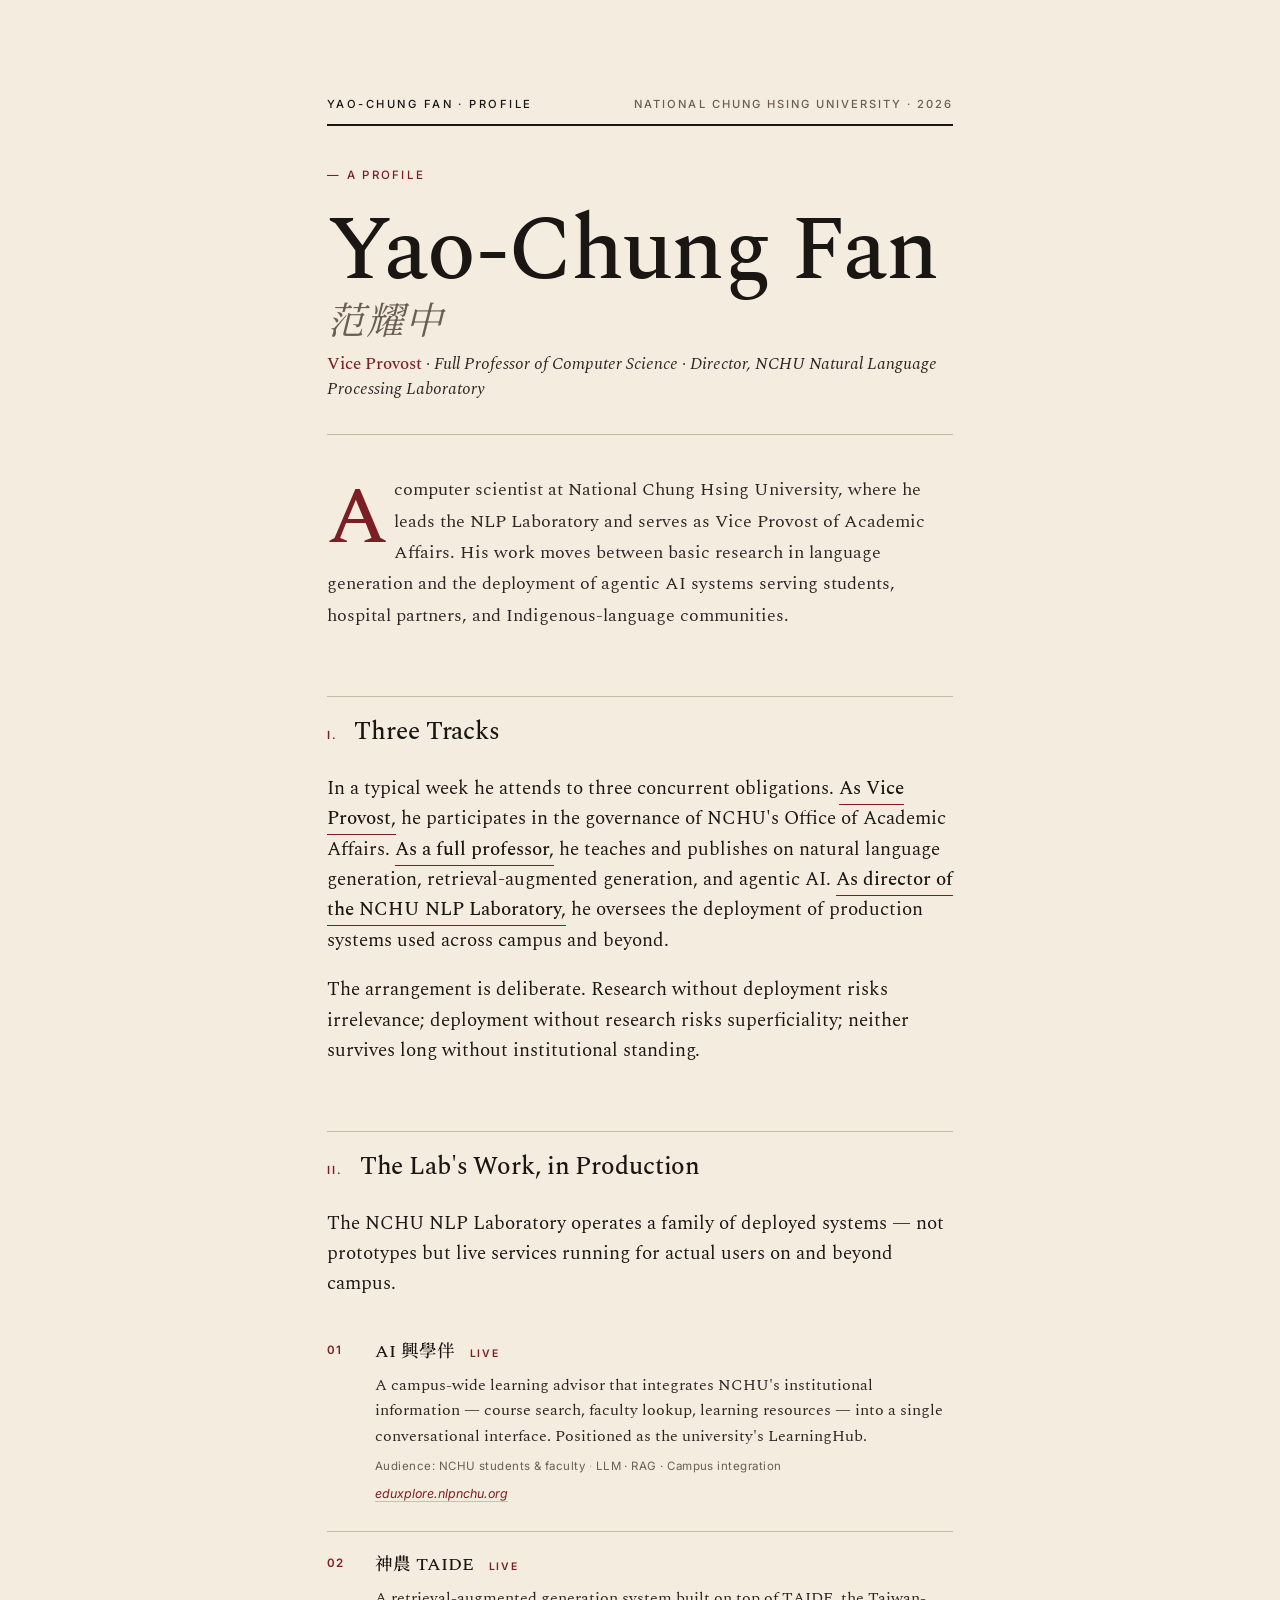
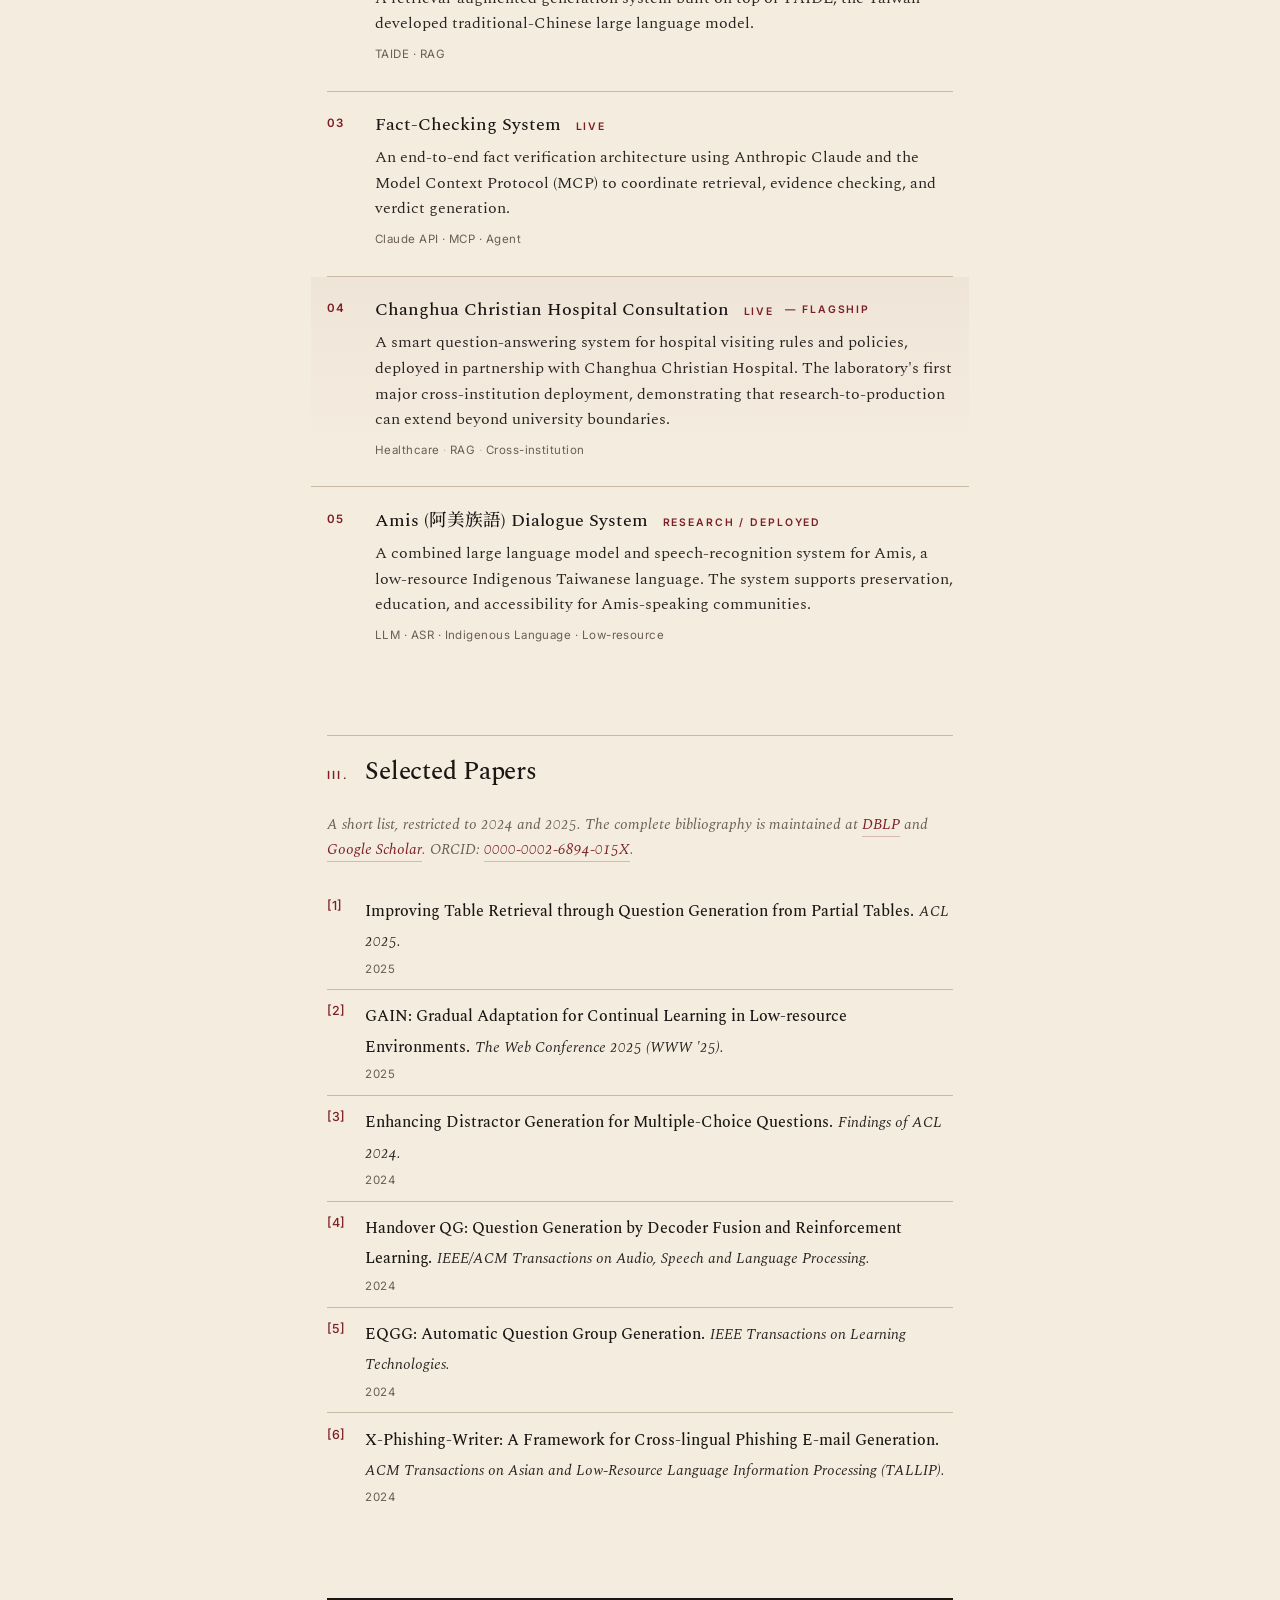
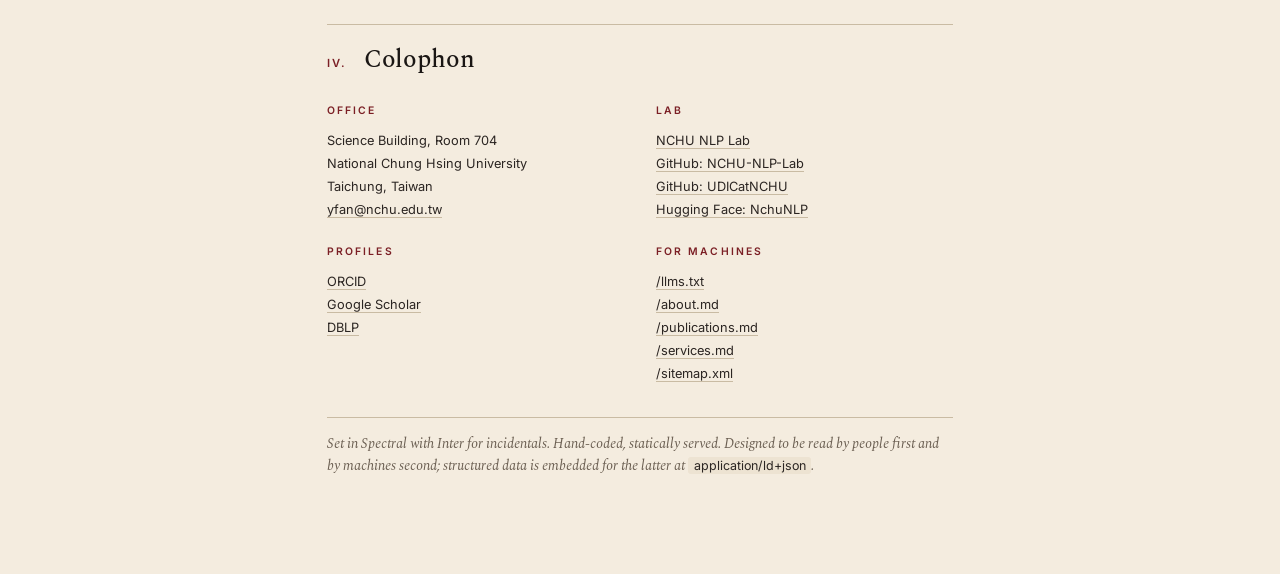
==== commit c7d7ade1: "refactor(prototype): pivot to editorial / op-ed direction Tech-aesthetic black/mono/cyan version fel" ====
--- a/prototype/index.html
+++ b/prototype/index.html
@@ -264,878 +264,611 @@
 
 <link rel="preconnect" href="https://fonts.googleapis.com">
 <link rel="preconnect" href="https://fonts.gstatic.com" crossorigin>
-<link rel="stylesheet" href="https://fonts.googleapis.com/css2?family=Inter:wght@400;500;600&family=JetBrains+Mono:wght@400;500&family=Noto+Sans+TC:wght@400;500&display=swap">
+<link rel="stylesheet" href="https://fonts.googleapis.com/css2?family=Spectral:ital,wght@0,300;0,400;0,500;0,700;1,400;1,500&family=Inter:wght@400;500;600&family=Noto+Serif+TC:wght@400;500;700&display=swap">
 
 <style>
   *, *::before, *::after { box-sizing: border-box; }
   html, body { margin: 0; padding: 0; }
 
   :root {
-    --bg:        oklch(0.13 0.005 240);
-    --bg-deep:   oklch(0.09 0.005 240);
-    --fg:        oklch(0.96 0.01 240);
-    --muted:     oklch(0.55 0.01 240);
-    --border:    oklch(0.22 0.005 240);
-    --accent:    oklch(0.78 0.16 175);
-    --accent-rgb: 86 220 200;
-
-    --font-mono: 'JetBrains Mono', ui-monospace, 'SF Mono', Menlo, Consolas, monospace;
-    --font-sans: 'Inter', 'Noto Sans TC', -apple-system, system-ui, sans-serif;
-
-    --gutter: clamp(1.25rem, 4vw, 3rem);
-    --max: 880px;
+    --paper:    #F4ECDF;
+    --paper-2:  #EDE3D2;
+    --ink:      #1A1614;
+    --ink-2:    #2B2522;
+    --muted:    #6B5F52;
+    --rule:     #C9BBA3;
+    --accent:   #7B1F25;       /* deep crimson */
+    --accent-2: #4A0F13;
+
+    --serif:   'Spectral', 'Noto Serif TC', 'Source Serif Pro', Georgia, 'Times New Roman', serif;
+    --sans:    'Inter', -apple-system, system-ui, sans-serif;
+
+    --measure: 38em;
+    --gutter:  clamp(1.25rem, 5vw, 3rem);
   }
 
   body {
-    background:
-      radial-gradient(1200px 600px at 80% -10%, oklch(0.20 0.04 175 / 0.25), transparent 60%),
-      radial-gradient(900px 600px at 0% 100%, oklch(0.18 0.05 260 / 0.20), transparent 60%),
-      var(--bg);
-    color: var(--fg);
-    font-family: var(--font-sans);
-    min-height: 100dvh;
-    overflow-x: hidden;
+    background: var(--paper);
+    background-image:
+      radial-gradient(1200px 800px at 100% -20%, rgba(123, 31, 37, 0.05), transparent 50%),
+      radial-gradient(800px 600px at -10% 110%, rgba(74, 15, 19, 0.04), transparent 60%);
+    color: var(--ink);
+    font-family: var(--serif);
+    font-size: 19px;
+    line-height: 1.6;
     -webkit-font-smoothing: antialiased;
     text-rendering: optimizeLegibility;
+    font-feature-settings: "kern", "liga", "onum";
   }
 
   @media (prefers-reduced-motion: reduce) {
     *, *::before, *::after {
       animation-duration: 0.01ms !important;
-      animation-iteration-count: 1 !important;
       transition-duration: 0.01ms !important;
     }
   }
 
-  a { color: var(--accent); text-decoration: none; }
-  a:hover { text-decoration: underline; text-underline-offset: 3px; }
-
-  main { display: block; }
-
-  /* ---------- HERO ---------- */
-  .hero {
-    position: relative;
-    min-height: 100dvh;
-    display: grid;
-    place-items: center;
-    padding: var(--gutter);
-    overflow: hidden;
-  }
-  #bg {
-    position: absolute;
-    inset: 0;
-    width: 100%;
-    height: 100%;
-    z-index: 0;
-    opacity: 0.5;
-    pointer-events: none;
-  }
-  .hero-content {
-    position: relative;
-    z-index: 1;
-    max-width: var(--max);
-    width: 100%;
-  }
-  .meta {
-    font-family: var(--font-mono);
-    font-size: 0.72rem;
-    color: var(--muted);
-    margin: 0 0 2rem;
-    letter-spacing: 0.08em;
-    text-transform: uppercase;
-  }
-  .meta::before { content: '› '; color: var(--accent); }
-  h1.name {
-    font-family: var(--font-mono);
-    font-weight: 500;
-    font-size: clamp(2.2rem, 5.5vw, 3.6rem);
-    margin: 0 0 0.4rem;
-    letter-spacing: -0.02em;
-    line-height: 1.05;
-  }
-  h1.name .alt {
-    color: var(--muted);
-    font-size: 0.55em;
-    margin-left: 0.6em;
-    font-weight: 400;
-    letter-spacing: 0.05em;
-  }
-  .titles {
-    font-family: var(--font-mono);
-    font-size: clamp(0.875rem, 1.4vw, 1rem);
-    color: var(--muted);
-    margin: 0 0 1.6rem;
-  }
-  .titles .accent { color: var(--accent); }
-  .bio {
-    font-family: var(--font-sans);
-    font-size: clamp(1rem, 1.4vw, 1.125rem);
-    line-height: 1.65;
-    margin: 0 0 2.2rem;
-    max-width: 36em;
-    color: oklch(0.88 0.01 240);
-  }
-  .caret::after {
-    content: '▍';
-    color: var(--accent);
-    margin-left: 1px;
-    animation: blink 1.05s steps(1, end) infinite;
-  }
-  @keyframes blink { 0%, 50% { opacity: 1; } 50.01%, 100% { opacity: 0; } }
-
-  /* Chat */
-  .chat {
+  a {
+    color: var(--accent);
+    text-decoration: none;
+    border-bottom: 1px solid rgba(123, 31, 37, 0.25);
+    transition: border-color 200ms ease, color 200ms ease;
+  }
+  a:hover {
+    color: var(--accent-2);
+    border-bottom-color: var(--accent);
+  }
+
+  ::selection {
+    background: rgba(123, 31, 37, 0.18);
+    color: var(--ink);
+  }
+
+  main {
+    max-width: var(--measure);
+    margin: 0 auto;
+    padding: clamp(3rem, 8vw, 6rem) var(--gutter) 2rem;
+  }
+
+  /* ----- MASTHEAD ----- */
+  .masthead {
     display: flex;
-    align-items: center;
-    border: 1px solid var(--border);
-    border-radius: 12px;
-    background: oklch(0.14 0.005 240 / 0.55);
-    backdrop-filter: blur(10px);
-    -webkit-backdrop-filter: blur(10px);
-    transition: border-color 200ms ease, box-shadow 200ms ease;
-  }
-  .chat:focus-within {
-    border-color: rgb(var(--accent-rgb) / 0.6);
-    box-shadow: 0 0 0 1px rgb(var(--accent-rgb) / 0.4),
-                0 0 40px -8px rgb(var(--accent-rgb) / 0.5);
-  }
-  .chat-prefix {
-    font-family: var(--font-mono);
-    color: var(--accent);
-    padding: 0 0.4rem 0 1.05rem;
-    user-select: none;
-    font-size: 1rem;
-  }
-  .chat input {
-    flex: 1;
-    background: transparent;
-    border: 0;
-    padding: 0.95rem 0;
-    color: var(--fg);
-    font-family: var(--font-mono);
-    font-size: 0.95rem;
-    outline: 0;
-    min-width: 0;
-  }
-  .chat input::placeholder { color: var(--muted); }
-  .chat button {
-    background: transparent;
-    border: 0;
-    color: var(--muted);
-    font-family: var(--font-mono);
-    padding: 0 1.1rem;
-    cursor: pointer;
-    transition: color 150ms ease, transform 150ms ease;
-    font-size: 0.95rem;
-  }
-  .chat button:hover { color: var(--accent); transform: translateX(2px); }
-  .chat-shell-note {
-    font-family: var(--font-mono);
-    font-size: 0.68rem;
-    color: var(--muted);
-    margin: 0.6rem 0 0;
-    opacity: 0.6;
-    letter-spacing: 0.02em;
-  }
-  .chat-output {
-    margin-top: 1.2rem;
-    font-family: var(--font-mono);
-    font-size: 0.85rem;
-    color: oklch(0.78 0.01 240);
-    line-height: 1.7;
-    padding: 0.9rem 1rem;
-    border-left: 1px solid rgb(var(--accent-rgb) / 0.4);
-    background: oklch(0.14 0.005 240 / 0.3);
-    border-radius: 0 6px 6px 0;
-  }
-  .chat-output .q { color: var(--fg); display: block; margin-bottom: 0.5rem; }
-  .chat-output .q::before { content: '› '; color: var(--accent); }
-  .chat-output .a::before {
-    content: '◂ eduxplore: ';
-    color: var(--accent);
-    font-size: 0.72rem;
-    letter-spacing: 0.05em;
-  }
-  .scroll-cue {
-    position: absolute;
-    bottom: 1.5rem;
-    left: 50%;
-    transform: translateX(-50%);
-    font-family: var(--font-mono);
+    justify-content: space-between;
+    align-items: baseline;
+    border-bottom: 2px solid var(--ink);
+    padding-bottom: 0.6rem;
+    margin-bottom: 2.5rem;
+    font-family: var(--sans);
     font-size: 0.7rem;
-    color: var(--muted);
-    letter-spacing: 0.15em;
-    opacity: 0.6;
-    z-index: 1;
-  }
-  .scroll-cue::after {
-    content: ' ↓';
-    display: inline-block;
-    animation: bob 2.4s ease-in-out infinite;
-  }
-  @keyframes bob {
-    0%, 100% { transform: translateY(0); opacity: 0.6; }
-    50%      { transform: translateY(4px); opacity: 1; }
-  }
-
-  /* ---------- SHARED SECTION ---------- */
-  section {
-    padding: clamp(4rem, 9vw, 7rem) var(--gutter);
-    border-top: 1px solid var(--border);
-    position: relative;
-  }
-  .section-inner { max-width: var(--max); margin: 0 auto; }
-  .section-label {
-    font-family: var(--font-mono);
-    font-size: 0.7rem;
-    color: var(--accent);
     letter-spacing: 0.18em;
     text-transform: uppercase;
-    margin: 0 0 1rem;
-  }
-  .section-label::before { content: '◇ '; }
+    color: var(--ink);
+    font-weight: 500;
+  }
+  .masthead .title { letter-spacing: 0.22em; }
+  .masthead .date  { color: var(--muted); }
+
+  /* ----- HERO ----- */
+  .hero { margin-bottom: 4rem; }
+
+  .kicker {
+    font-family: var(--sans);
+    font-size: 0.72rem;
+    letter-spacing: 0.2em;
+    text-transform: uppercase;
+    color: var(--accent);
+    font-weight: 500;
+    margin: 0 0 1.4rem;
+  }
+  .kicker::before { content: '— '; }
+
+  h1.name {
+    font-family: var(--serif);
+    font-weight: 500;
+    font-size: clamp(3rem, 8vw, 5.6rem);
+    line-height: 1.02;
+    letter-spacing: -0.02em;
+    margin: 0 0 0.6rem;
+    color: var(--ink);
+  }
+  h1.name .alt {
+    display: block;
+    font-size: 0.42em;
+    font-style: italic;
+    color: var(--muted);
+    font-weight: 400;
+    letter-spacing: 0.02em;
+    margin-top: 0.4rem;
+  }
+
+  .byline {
+    font-family: var(--serif);
+    font-style: italic;
+    font-size: 1.05rem;
+    color: var(--ink-2);
+    margin: 0.4rem 0 2rem;
+    line-height: 1.5;
+  }
+  .byline .accent {
+    font-style: normal;
+    font-weight: 500;
+    color: var(--accent);
+  }
+
+  .hero-rule {
+    border: 0;
+    border-top: 1px solid var(--rule);
+    margin: 2rem 0 2.5rem;
+    width: 100%;
+  }
+
+  .lede {
+    font-size: 1.15rem;
+    line-height: 1.7;
+    color: var(--ink-2);
+    margin: 0 0 1.4rem;
+  }
+  .lede::first-letter {
+    font-family: var(--serif);
+    font-weight: 500;
+    font-size: 4.4em;
+    float: left;
+    line-height: 0.85;
+    margin: 0.1em 0.08em -0.05em 0;
+    color: var(--accent);
+  }
+
+  /* ----- SECTION HEADINGS ----- */
+  section { margin: 4rem 0; }
+  section:first-of-type { margin-top: 3rem; }
+
   h2 {
-    font-family: var(--font-mono);
-    font-weight: 500;
-    font-size: clamp(1.6rem, 3.5vw, 2.2rem);
+    font-family: var(--serif);
+    font-weight: 500;
+    font-size: 1.55rem;
+    line-height: 1.3;
+    letter-spacing: -0.005em;
+    color: var(--ink);
     margin: 0 0 1.6rem;
-    letter-spacing: -0.01em;
-    line-height: 1.15;
-  }
-  .lead {
-    font-size: clamp(1rem, 1.3vw, 1.1rem);
-    line-height: 1.65;
-    max-width: 38em;
-    color: oklch(0.85 0.01 240);
-    margin: 0 0 2.5rem;
-  }
-
-  /* ---------- IDENTITY ---------- */
-  .identity-grid {
-    display: grid;
-    grid-template-columns: repeat(auto-fit, minmax(220px, 1fr));
+    padding-top: 1.2rem;
+    border-top: 1px solid var(--rule);
+    display: flex;
+    align-items: baseline;
     gap: 1rem;
-    margin-top: 1.5rem;
-  }
-  .identity-card {
-    border: 1px solid var(--border);
-    border-radius: 10px;
-    padding: 1.4rem 1.3rem;
-    background: oklch(0.14 0.005 240 / 0.4);
-    transition: border-color 200ms ease;
-  }
-  .identity-card:hover { border-color: rgb(var(--accent-rgb) / 0.45); }
-  .identity-card .role {
-    font-family: var(--font-mono);
+  }
+  h2 .num {
+    font-family: var(--sans);
     font-size: 0.7rem;
-    color: var(--accent);
-    letter-spacing: 0.1em;
-    text-transform: uppercase;
-    margin: 0 0 0.4rem;
-  }
-  .identity-card .role-name {
-    font-family: var(--font-sans);
-    font-weight: 500;
-    font-size: 1.05rem;
-    margin: 0 0 0.3rem;
-  }
-  .identity-card .role-detail {
-    font-size: 0.85rem;
-    color: var(--muted);
-    line-height: 1.5;
-    margin: 0;
-  }
-
-  /* ---------- SERVICES ---------- */
-  .services-grid {
-    display: grid;
-    grid-template-columns: repeat(auto-fit, minmax(280px, 1fr));
-    gap: 1rem;
-    margin-top: 1.5rem;
-  }
-  .service-card {
-    border: 1px solid var(--border);
-    border-radius: 12px;
-    padding: 1.5rem 1.4rem;
-    background: oklch(0.14 0.005 240 / 0.4);
-    display: flex;
-    flex-direction: column;
-    gap: 0.6rem;
-    transition: border-color 200ms ease, transform 200ms ease;
-  }
-  .service-card:hover {
-    border-color: rgb(var(--accent-rgb) / 0.5);
-    transform: translateY(-2px);
-  }
-  .service-card .status {
-    font-family: var(--font-mono);
-    font-size: 0.65rem;
-    color: var(--accent);
-    letter-spacing: 0.12em;
-    text-transform: uppercase;
-    display: inline-flex;
-    align-items: center;
-    gap: 0.4rem;
-  }
-  .service-card .status::before {
-    content: '';
-    width: 6px;
-    height: 6px;
-    border-radius: 50%;
-    background: var(--accent);
-    box-shadow: 0 0 6px var(--accent);
-    animation: pulse 2s ease-in-out infinite;
-  }
-  .service-card .status.research::before {
-    background: oklch(0.78 0.13 80);
-    box-shadow: 0 0 6px oklch(0.78 0.13 80);
-  }
-  @keyframes pulse {
-    0%, 100% { opacity: 1; }
-    50% { opacity: 0.4; }
-  }
-  .service-card h3 {
-    font-family: var(--font-mono);
-    font-weight: 500;
-    font-size: 1.1rem;
-    margin: 0;
-    letter-spacing: -0.01em;
-  }
-  .service-card .desc {
-    font-size: 0.9rem;
-    line-height: 1.55;
-    color: oklch(0.82 0.01 240);
-    margin: 0;
-  }
-  .service-card .stack {
-    display: flex;
-    flex-wrap: wrap;
-    gap: 0.4rem;
-    margin-top: 0.4rem;
-  }
-  .service-card .tag {
-    font-family: var(--font-mono);
-    font-size: 0.7rem;
-    color: var(--muted);
-    border: 1px solid var(--border);
-    border-radius: 4px;
-    padding: 0.15rem 0.5rem;
-  }
-  .service-card .external {
-    font-family: var(--font-mono);
-    font-size: 0.78rem;
-    margin-top: 0.6rem;
-  }
-  .service-card .external::before { content: '↗ '; color: var(--accent); }
-  .service-card.flagship {
-    background: linear-gradient(135deg, oklch(0.16 0.03 175 / 0.5), oklch(0.14 0.005 240 / 0.4));
-    border-color: rgb(var(--accent-rgb) / 0.35);
-  }
-  .service-card.flagship .flagship-tag {
-    font-family: var(--font-mono);
-    font-size: 0.65rem;
-    color: var(--accent);
-    letter-spacing: 0.1em;
-    text-transform: uppercase;
-    margin-bottom: 0.3rem;
-  }
-
-  /* ---------- PUBLICATIONS ---------- */
-  .pub-list {
-    list-style: none;
-    padding: 0;
-    margin: 1.5rem 0 0;
-  }
-  .pub-list li {
-    border-bottom: 1px solid var(--border);
-    padding: 1.1rem 0;
-    display: grid;
-    grid-template-columns: auto 1fr;
-    gap: 1.2rem;
-  }
-  .pub-list li:last-child { border-bottom: 0; }
-  .pub-year {
-    font-family: var(--font-mono);
-    font-size: 0.85rem;
-    color: var(--muted);
-    padding-top: 0.05rem;
-  }
-  .pub-body { display: flex; flex-direction: column; gap: 0.3rem; }
-  .pub-title {
-    font-family: var(--font-sans);
-    font-weight: 500;
-    font-size: 1rem;
-    line-height: 1.45;
-    color: var(--fg);
-  }
-  .pub-venue {
-    font-family: var(--font-mono);
-    font-size: 0.78rem;
-    color: var(--accent);
-    letter-spacing: 0.02em;
-  }
-  .pub-meta {
-    font-family: var(--font-mono);
-    font-size: 0.72rem;
-    color: var(--muted);
-  }
-  .profile-links {
-    display: flex;
-    flex-wrap: wrap;
-    gap: 0.6rem;
-    margin-top: 1rem;
-    font-family: var(--font-mono);
-    font-size: 0.85rem;
-  }
-  .profile-links a {
-    border: 1px solid var(--border);
-    padding: 0.3rem 0.7rem;
-    border-radius: 6px;
-    color: var(--muted);
-  }
-  .profile-links a:hover {
-    color: var(--accent);
-    border-color: rgb(var(--accent-rgb) / 0.4);
-    text-decoration: none;
-  }
-
-  /* ---------- LAB / CONTACT FOOTER ---------- */
-  .footer-grid {
-    display: grid;
-    grid-template-columns: repeat(auto-fit, minmax(220px, 1fr));
-    gap: 2rem;
-    margin-top: 1.5rem;
-  }
-  .footer-block h3 {
-    font-family: var(--font-mono);
-    font-size: 0.7rem;
-    color: var(--accent);
-    letter-spacing: 0.15em;
-    text-transform: uppercase;
-    margin: 0 0 0.8rem;
-  }
-  .footer-block ul {
+    font-weight: 600;
+    letter-spacing: 0.2em;
+    color: var(--accent);
+    flex-shrink: 0;
+    padding-top: 0.15rem;
+  }
+
+  p { margin: 0 0 1.2rem; }
+  p strong { font-weight: 500; color: var(--ink); }
+
+  /* ----- TRACKS ----- */
+  .tracks p strong {
+    font-weight: 500;
+    color: var(--ink);
+    border-bottom: 1px solid var(--accent);
+    padding-bottom: 1px;
+  }
+
+  /* ----- WORK ITEMS ----- */
+  .work-list {
     list-style: none;
     padding: 0;
     margin: 0;
-    font-family: var(--font-mono);
-    font-size: 0.85rem;
-    line-height: 2;
-  }
-  .footer-block ul a { color: oklch(0.85 0.01 240); }
-  .footer-block ul a:hover { color: var(--accent); text-decoration: none; }
-  .colophon {
-    margin-top: 4rem;
-    padding-top: 1.5rem;
-    border-top: 1px solid var(--border);
-    font-family: var(--font-mono);
+    counter-reset: work;
+  }
+  .work-list > li {
+    position: relative;
+    padding: 1.2rem 0 1.2rem 3rem;
+    border-bottom: 1px solid var(--rule);
+    counter-increment: work;
+  }
+  .work-list > li:last-child { border-bottom: 0; }
+  .work-list > li::before {
+    content: counter(work, decimal-leading-zero);
+    position: absolute;
+    left: 0;
+    top: 1.4rem;
+    font-family: var(--sans);
+    font-size: 0.72rem;
+    font-weight: 600;
+    color: var(--accent);
+    letter-spacing: 0.05em;
+  }
+  .work-list h3 {
+    font-family: var(--serif);
+    font-weight: 500;
+    font-size: 1.1rem;
+    margin: 0 0 0.3rem;
+    color: var(--ink);
+  }
+  .work-list h3 .zh { color: var(--ink); }
+  .work-list .work-status {
+    font-family: var(--sans);
+    font-size: 0.65rem;
+    letter-spacing: 0.18em;
+    text-transform: uppercase;
+    color: var(--accent);
+    font-weight: 600;
+    margin-left: 0.6rem;
+  }
+  .work-list p {
+    margin: 0.4rem 0 0.5rem;
+    font-size: 1rem;
+    line-height: 1.6;
+    color: var(--ink-2);
+  }
+  .work-list .meta-row {
+    font-family: var(--sans);
     font-size: 0.72rem;
     color: var(--muted);
-    display: flex;
-    justify-content: space-between;
-    flex-wrap: wrap;
-    gap: 0.5rem;
+    letter-spacing: 0.04em;
+    margin-top: 0.3rem;
+  }
+  .work-list .meta-row span + span::before {
+    content: ' · ';
+    color: var(--rule);
+  }
+  .work-list .work-link {
+    font-family: var(--sans);
+    font-size: 0.78rem;
+    font-style: italic;
+  }
+
+  /* Flagship treatment for 彰基 */
+  .work-list > li.flagship {
+    background: linear-gradient(180deg, rgba(123, 31, 37, 0.04), transparent 80%);
+    margin: 0 -1rem;
+    padding-left: 4rem;
+    padding-right: 1rem;
+  }
+  .work-list > li.flagship::before { left: 1rem; }
+  .work-list > li.flagship h3::after {
+    content: '— Flagship';
+    font-family: var(--sans);
+    font-size: 0.65rem;
+    letter-spacing: 0.18em;
+    text-transform: uppercase;
+    color: var(--accent);
+    font-weight: 600;
+    margin-left: 0.7rem;
+    vertical-align: 0.15em;
+  }
+
+  /* ----- PUBLICATIONS ----- */
+  .bib {
+    list-style: none;
+    counter-reset: bib;
+    padding: 0;
+    margin: 0;
+  }
+  .bib li {
+    counter-increment: bib;
+    padding: 0.7rem 0 0.7rem 2.4rem;
+    position: relative;
+    border-bottom: 1px solid var(--rule);
+  }
+  .bib li:last-child { border-bottom: 0; }
+  .bib li::before {
+    content: '[' counter(bib) ']';
+    position: absolute;
+    left: 0;
+    top: 0.7rem;
+    font-family: var(--sans);
+    font-size: 0.78rem;
+    font-weight: 500;
+    color: var(--accent);
+  }
+  .bib .pub-title {
+    font-family: var(--serif);
+    font-weight: 500;
+    font-size: 1.02rem;
+    line-height: 1.45;
+    color: var(--ink);
+  }
+  .bib .pub-venue {
+    font-style: italic;
+    color: var(--ink-2);
+    font-size: 0.95rem;
+  }
+  .bib .pub-meta {
+    display: block;
+    font-family: var(--sans);
+    font-size: 0.72rem;
+    color: var(--muted);
+    letter-spacing: 0.04em;
+    margin-top: 0.2rem;
+  }
+
+  .scholar-aside {
+    font-family: var(--serif);
+    font-style: italic;
+    font-size: 0.95rem;
+    color: var(--muted);
+    margin: 0 0 1.4rem;
+  }
+
+  /* ----- COLOPHON ----- */
+  .colophon {
+    margin-top: 5rem;
+    padding-top: 1.5rem;
+    border-top: 2px solid var(--ink);
+    font-family: var(--sans);
+    font-size: 0.8rem;
+    line-height: 1.8;
+    color: var(--ink-2);
+  }
+  .colophon-grid {
+    display: grid;
+    grid-template-columns: repeat(auto-fit, minmax(200px, 1fr));
+    gap: 1.4rem 2rem;
+    margin-bottom: 2rem;
+  }
+  .colophon-grid h4 {
+    font-family: var(--sans);
+    font-size: 0.65rem;
+    font-weight: 600;
+    letter-spacing: 0.2em;
+    text-transform: uppercase;
+    color: var(--accent);
+    margin: 0 0 0.5rem;
+  }
+  .colophon-grid ul {
+    list-style: none;
+    padding: 0;
+    margin: 0;
+  }
+  .colophon-grid ul a {
+    color: var(--ink-2);
+    border-bottom-color: var(--rule);
+  }
+  .colophon-grid ul a:hover {
+    color: var(--accent);
+    border-bottom-color: var(--accent);
+  }
+
+  .set-in {
+    font-family: var(--serif);
+    font-style: italic;
+    font-size: 0.85rem;
+    color: var(--muted);
+    border-top: 1px solid var(--rule);
+    padding-top: 1rem;
+    margin: 1.5rem 0 0;
+    line-height: 1.6;
+  }
+  .set-in code {
+    font-family: 'Inter', monospace;
+    font-style: normal;
+    font-size: 0.78rem;
+    background: var(--paper-2);
+    padding: 0.05rem 0.35rem;
+    border-radius: 3px;
+    color: var(--ink-2);
+  }
+
+  /* responsive tightening */
+  @media (max-width: 480px) {
+    body { font-size: 17px; }
+    .lede::first-letter { font-size: 3.6em; }
+    h2 { flex-direction: column; gap: 0.3rem; }
+    .work-list > li { padding-left: 2.6rem; }
+    .work-list > li.flagship { padding-left: 3.4rem; }
   }
 </style>
 </head>
 
 <body>
-
-<noscript>
-  <style>.caret::after { content: ''; animation: none; }</style>
-</noscript>
-
 <main>
 
+  <!-- =========== MASTHEAD =========== -->
+  <header class="masthead">
+    <span class="title">Yao-Chung Fan · Profile</span>
+    <span class="date">National Chung Hsing University · 2026</span>
+  </header>
+
   <!-- =========== HERO =========== -->
-  <header class="hero" id="top">
-    <canvas id="bg" aria-hidden="true"></canvas>
-
-    <div class="hero-content">
-      <p class="meta" data-stream>nchu.cs / nlp lab / 2026</p>
-      <h1 class="name" data-stream data-html='Yao-Chung Fan <span class="alt">范耀中</span>'>
-        Yao-Chung Fan 范耀中
-      </h1>
-      <p class="titles" data-stream data-html='中興大學資工系 教授 · <span class="accent">副教務長</span> · NLP Lab 主持人'>
-        中興大學資工系 教授 · 副教務長 · NLP Lab 主持人
-      </p>
-      <p class="bio" data-stream>
-        打造能讀、能推理、能落地的 agentic AI 系統 — 從全校 AI 學伴到跨機構部署，再到低資源語言對話。
-      </p>
-
-      <form class="chat" autocomplete="off" id="chat">
-        <span class="chat-prefix" aria-hidden="true">›</span>
-        <input id="chat-input" placeholder="問我關於范老師的研究、課程、論文…" aria-label="Ask Professor Fan">
-        <button type="submit" aria-label="送出">↵</button>
-      </form>
-      <p class="chat-shell-note">UI shell · eduxplore backend coming soon</p>
-      <div class="chat-output" id="chat-output" hidden></div>
-    </div>
-
-    <a href="#identity" class="scroll-cue" aria-label="Scroll to next section">scroll</a>
-  </header>
-
-  <!-- =========== IDENTITY =========== -->
-  <section id="identity" aria-labelledby="identity-h">
-    <div class="section-inner">
-      <p class="section-label">Identity</p>
-      <h2 id="identity-h">三軌身份 — 治理 · 研究 · 落地</h2>
-      <p class="lead">
-        從教務行政到實驗室主持，從基礎研究到產品部署。三條軌道同時運行，讓研究不只停留在 paper，能真實服務全校與跨機構。
-      </p>
-
-      <div class="identity-grid">
-        <div class="identity-card">
-          <p class="role">Governance</p>
-          <p class="role-name">副教務長</p>
-          <p class="role-detail">National Chung Hsing University, Office of Academic Affairs</p>
-        </div>
-        <div class="identity-card">
-          <p class="role">Research</p>
-          <p class="role-name">Full Professor</p>
-          <p class="role-detail">Department of Computer Science, NCHU</p>
-        </div>
-        <div class="identity-card">
-          <p class="role">Production</p>
-          <p class="role-name">Director, NCHU NLP Lab</p>
-          <p class="role-detail"><a href="https://nlpnchu.org/">nlpnchu.org</a></p>
-        </div>
+  <article class="hero" id="top">
+    <p class="kicker">A Profile</p>
+    <h1 class="name">
+      Yao-Chung Fan
+      <span class="alt">范耀中</span>
+    </h1>
+    <p class="byline">
+      <span class="accent">Vice Provost</span> · Full Professor of Computer Science · Director, NCHU Natural Language Processing Laboratory
+    </p>
+    <hr class="hero-rule">
+    <p class="lede">
+      A computer scientist at National Chung Hsing University, where he leads the NLP Laboratory and serves as Vice Provost of Academic Affairs. His work moves between basic research in language generation and the deployment of agentic AI systems serving students, hospital partners, and Indigenous-language communities.
+    </p>
+  </article>
+
+  <!-- =========== I. THREE TRACKS =========== -->
+  <section id="identity" class="tracks" aria-labelledby="identity-h">
+    <h2 id="identity-h"><span class="num">I.</span> Three Tracks</h2>
+    <p>
+      In a typical week he attends to three concurrent obligations.
+      <strong>As Vice Provost,</strong> he participates in the governance of NCHU's Office of Academic Affairs.
+      <strong>As a full professor,</strong> he teaches and publishes on natural language generation, retrieval-augmented generation, and agentic AI.
+      <strong>As director of the NCHU NLP Laboratory,</strong> he oversees the deployment of production systems used across campus and beyond.
+    </p>
+    <p>
+      The arrangement is deliberate. Research without deployment risks irrelevance; deployment without research risks superficiality; neither survives long without institutional standing.
+    </p>
+  </section>
+
+  <!-- =========== II. WORK IN PRODUCTION =========== -->
+  <section id="services" aria-labelledby="services-h">
+    <h2 id="services-h"><span class="num">II.</span> The Lab's Work, in Production</h2>
+    <p>
+      The NCHU NLP Laboratory operates a family of deployed systems — not prototypes but live services running for actual users on and beyond campus.
+    </p>
+
+    <ol class="work-list">
+
+      <li id="service-eduxplore">
+        <h3>AI 興學伴 <span class="work-status">Live</span></h3>
+        <p>
+          A campus-wide learning advisor that integrates NCHU's institutional information — course search, faculty lookup, learning resources — into a single conversational interface. Positioned as the university's LearningHub.
+        </p>
+        <p class="meta-row">
+          <span>Audience: NCHU students &amp; faculty</span>
+          <span>LLM · RAG · Campus integration</span>
+        </p>
+        <p class="work-link"><a href="https://eduxplore.nlpnchu.org/" target="_blank" rel="noopener">eduxplore.nlpnchu.org</a></p>
+      </li>
+
+      <li id="service-shennong-taide">
+        <h3>神農 TAIDE <span class="work-status">Live</span></h3>
+        <p>
+          A retrieval-augmented generation system built on top of TAIDE, the Taiwan-developed traditional-Chinese large language model.
+        </p>
+        <p class="meta-row">
+          <span>TAIDE · RAG</span>
+        </p>
+      </li>
+
+      <li id="service-fact-checking">
+        <h3>Fact-Checking System <span class="work-status">Live</span></h3>
+        <p>
+          An end-to-end fact verification architecture using Anthropic Claude and the Model Context Protocol (MCP) to coordinate retrieval, evidence checking, and verdict generation.
+        </p>
+        <p class="meta-row">
+          <span>Claude API · MCP · Agent</span>
+        </p>
+      </li>
+
+      <li id="service-cch" class="flagship">
+        <h3>Changhua Christian Hospital Consultation <span class="work-status">Live</span></h3>
+        <p>
+          A smart question-answering system for hospital visiting rules and policies, deployed in partnership with Changhua Christian Hospital. The laboratory's first major cross-institution deployment, demonstrating that research-to-production can extend beyond university boundaries.
+        </p>
+        <p class="meta-row">
+          <span>Healthcare</span>
+          <span>RAG</span>
+          <span>Cross-institution</span>
+        </p>
+      </li>
+
+      <li id="service-amis">
+        <h3>Amis (阿美族語) Dialogue System <span class="work-status">Research / Deployed</span></h3>
+        <p>
+          A combined large language model and speech-recognition system for Amis, a low-resource Indigenous Taiwanese language. The system supports preservation, education, and accessibility for Amis-speaking communities.
+        </p>
+        <p class="meta-row">
+          <span>LLM · ASR · Indigenous Language · Low-resource</span>
+        </p>
+      </li>
+
+    </ol>
+  </section>
+
+  <!-- =========== III. PUBLICATIONS =========== -->
+  <section id="publications" aria-labelledby="publications-h">
+    <h2 id="publications-h"><span class="num">III.</span> Selected Papers</h2>
+    <p class="scholar-aside">
+      A short list, restricted to 2024 and 2025. The complete bibliography is maintained at
+      <a href="https://dblp.org/pers/hd/f/Fan:Yao=Chung" target="_blank" rel="noopener">DBLP</a>
+      and <a href="https://scholar.google.com/citations?user=AGJnJ98AAAAJ&hl=en" target="_blank" rel="noopener">Google Scholar</a>.
+      ORCID: <a href="https://orcid.org/0000-0002-6894-015X" target="_blank" rel="noopener">0000-0002-6894-015X</a>.
+    </p>
+
+    <ol class="bib">
+
+      <li id="paper-acl2025-table-rqg">
+        <span class="pub-title">Improving Table Retrieval through Question Generation from Partial Tables.</span>
+        <em class="pub-venue">ACL 2025.</em>
+        <span class="pub-meta">2025</span>
+      </li>
+
+      <li id="paper-www2025-gain">
+        <span class="pub-title">GAIN: Gradual Adaptation for Continual Learning in Low-resource Environments.</span>
+        <em class="pub-venue">The Web Conference 2025 (WWW '25).</em>
+        <span class="pub-meta">2025</span>
+      </li>
+
+      <li id="paper-acl2024-distractor">
+        <span class="pub-title">Enhancing Distractor Generation for Multiple-Choice Questions.</span>
+        <em class="pub-venue">Findings of ACL 2024.</em>
+        <span class="pub-meta">2024</span>
+      </li>
+
+      <li id="paper-taslp2024-handover">
+        <span class="pub-title">Handover QG: Question Generation by Decoder Fusion and Reinforcement Learning.</span>
+        <em class="pub-venue">IEEE/ACM Transactions on Audio, Speech and Language Processing.</em>
+        <span class="pub-meta">2024</span>
+      </li>
+
+      <li id="paper-tlt2024-eqgg">
+        <span class="pub-title">EQGG: Automatic Question Group Generation.</span>
+        <em class="pub-venue">IEEE Transactions on Learning Technologies.</em>
+        <span class="pub-meta">2024</span>
+      </li>
+
+      <li id="paper-tallip2024-xphishing">
+        <span class="pub-title">X-Phishing-Writer: A Framework for Cross-lingual Phishing E-mail Generation.</span>
+        <em class="pub-venue">ACM Transactions on Asian and Low-Resource Language Information Processing (TALLIP).</em>
+        <span class="pub-meta">2024</span>
+      </li>
+
+    </ol>
+  </section>
+
+  <!-- =========== IV. COLOPHON =========== -->
+  <section id="lab" class="colophon" aria-labelledby="lab-h">
+    <h2 id="lab-h"><span class="num">IV.</span> Colophon</h2>
+
+    <div class="colophon-grid">
+      <div>
+        <h4>Office</h4>
+        <ul>
+          <li>Science Building, Room 704</li>
+          <li>National Chung Hsing University</li>
+          <li>Taichung, Taiwan</li>
+          <li><a href="mailto:yfan@nchu.edu.tw">yfan@nchu.edu.tw</a></li>
+        </ul>
+      </div>
+      <div>
+        <h4>Lab</h4>
+        <ul>
+          <li><a href="https://nlpnchu.org/">NCHU NLP Lab</a></li>
+          <li><a href="https://github.com/NCHU-NLP-Lab">GitHub: NCHU-NLP-Lab</a></li>
+          <li><a href="https://github.com/UDICatNCHU">GitHub: UDICatNCHU</a></li>
+          <li><a href="https://huggingface.co/NchuNLP">Hugging Face: NchuNLP</a></li>
+        </ul>
+      </div>
+      <div>
+        <h4>Profiles</h4>
+        <ul>
+          <li><a href="https://orcid.org/0000-0002-6894-015X">ORCID</a></li>
+          <li><a href="https://scholar.google.com/citations?user=AGJnJ98AAAAJ&hl=en">Google Scholar</a></li>
+          <li><a href="https://dblp.org/pers/hd/f/Fan:Yao=Chung">DBLP</a></li>
+        </ul>
+      </div>
+      <div>
+        <h4>For Machines</h4>
+        <ul>
+          <li><a href="/llms.txt">/llms.txt</a></li>
+          <li><a href="/about.md">/about.md</a></li>
+          <li><a href="/publications.md">/publications.md</a></li>
+          <li><a href="/services.md">/services.md</a></li>
+          <li><a href="/sitemap.xml">/sitemap.xml</a></li>
+        </ul>
       </div>
     </div>
+
+    <p class="set-in">
+      Set in <em>Spectral</em> with <em>Inter</em> for incidentals. Hand-coded, statically served. Designed to be read by people first and by machines second; structured data is embedded for the latter at <code>application/ld+json</code>.
+    </p>
   </section>
 
-  <!-- =========== DEPLOYED SERVICES =========== -->
-  <section id="services" aria-labelledby="services-h">
-    <div class="section-inner">
-      <p class="section-label">Deployed Services</p>
-      <h2 id="services-h">已上線 AI 服務家族</h2>
-      <p class="lead">
-        從研究到部署的完整鏈路：實驗室產出的不只是論文，是真實服務全校學生、合作醫院與原住民語言社群的系統。
-      </p>
-
-      <div class="services-grid">
-
-        <article class="service-card" id="service-eduxplore">
-          <span class="status">Live</span>
-          <h3>AI 興學伴</h3>
-          <p class="desc">中興大學校園學伴 — 整合課程查詢、師資查詢、校務資訊，定位為 LearningHub。</p>
-          <div class="stack">
-            <span class="tag">LLM</span>
-            <span class="tag">RAG</span>
-            <span class="tag">Campus Integration</span>
-          </div>
-          <a class="external" href="https://eduxplore.nlpnchu.org/" target="_blank" rel="noopener">eduxplore.nlpnchu.org</a>
-        </article>
-
-        <article class="service-card" id="service-shennong-taide">
-          <span class="status">Live</span>
-          <h3>神農 TAIDE</h3>
-          <p class="desc">基於 TAIDE（台灣本土 LLM）的 Retrieval-Augmented Generation 架構。</p>
-          <div class="stack">
-            <span class="tag">TAIDE</span>
-            <span class="tag">RAG</span>
-          </div>
-        </article>
-
-        <article class="service-card" id="service-fact-checking">
-          <span class="status">Live</span>
-          <h3>事實查核系統</h3>
-          <p class="desc">採用 Anthropic Claude API 與 Model Context Protocol (MCP) 協調 retrieval、證據檢驗、判決生成的端對端事實查核架構。</p>
-          <div class="stack">
-            <span class="tag">Claude API</span>
-            <span class="tag">MCP</span>
-            <span class="tag">Agent</span>
-          </div>
-        </article>
-
-        <article class="service-card flagship" id="service-cch">
-          <p class="flagship-tag">Cross-institution Flagship</p>
-          <span class="status">Live</span>
-          <h3>彰化基督教醫院諮詢系統</h3>
-          <p class="desc">與彰化基督教醫院合作部署的入館規則智慧問答系統 — 實驗室從校內走向跨機構落地的代表作。</p>
-          <div class="stack">
-            <span class="tag">Healthcare</span>
-            <span class="tag">RAG</span>
-            <span class="tag">Cross-Institution</span>
-          </div>
-        </article>
-
-        <article class="service-card" id="service-amis">
-          <span class="status research">Research / Deployed</span>
-          <h3>阿美族語對話系統</h3>
-          <p class="desc">結合 LLM 與語音辨識的低資源語言對話系統，支援原住民語言保存、教學與可及性應用。</p>
-          <div class="stack">
-            <span class="tag">LLM</span>
-            <span class="tag">ASR</span>
-            <span class="tag">Indigenous Lang.</span>
-            <span class="tag">Low-Resource</span>
-          </div>
-        </article>
-
-      </div>
-    </div>
-  </section>
-
-  <!-- =========== PUBLICATIONS =========== -->
-  <section id="publications" aria-labelledby="publications-h">
-    <div class="section-inner">
-      <p class="section-label">Publications</p>
-      <h2 id="publications-h">代表性論文 (2024–2025)</h2>
-      <p class="lead">
-        近期工作聚焦於問題生成、檢索增強、持續學習、跨語言生成與教育科技 LLM 應用。完整清單請見 DBLP / Google Scholar。
-      </p>
-
-      <div class="profile-links">
-        <a href="https://orcid.org/0000-0002-6894-015X" target="_blank" rel="noopener">ORCID 0000-0002-6894-015X</a>
-        <a href="https://scholar.google.com/citations?user=AGJnJ98AAAAJ&hl=en" target="_blank" rel="noopener">Google Scholar</a>
-        <a href="https://dblp.org/pers/hd/f/Fan:Yao=Chung" target="_blank" rel="noopener">DBLP</a>
-      </div>
-
-      <ol class="pub-list">
-        <li id="paper-acl2025-table-rqg">
-          <span class="pub-year">2025</span>
-          <div class="pub-body">
-            <span class="pub-title">Improving Table Retrieval through Question Generation from Partial Tables</span>
-            <span class="pub-venue">ACL 2025</span>
-          </div>
-        </li>
-        <li id="paper-www2025-gain">
-          <span class="pub-year">2025</span>
-          <div class="pub-body">
-            <span class="pub-title">GAIN: Gradual Adaptation for Continual Learning in Low-resource Environments</span>
-            <span class="pub-venue">The Web Conference 2025 (WWW '25)</span>
-          </div>
-        </li>
-        <li id="paper-acl2024-distractor">
-          <span class="pub-year">2024</span>
-          <div class="pub-body">
-            <span class="pub-title">Enhancing Distractor Generation for Multiple-Choice Questions</span>
-            <span class="pub-venue">Findings of ACL 2024</span>
-          </div>
-        </li>
-        <li id="paper-taslp2024-handover">
-          <span class="pub-year">2024</span>
-          <div class="pub-body">
-            <span class="pub-title">Handover QG: Question Generation by Decoder Fusion and Reinforcement Learning</span>
-            <span class="pub-venue">IEEE/ACM Transactions on Audio, Speech and Language Processing</span>
-          </div>
-        </li>
-        <li id="paper-tlt2024-eqgg">
-          <span class="pub-year">2024</span>
-          <div class="pub-body">
-            <span class="pub-title">EQGG: Automatic Question Group Generation</span>
-            <span class="pub-venue">IEEE Transactions on Learning Technologies</span>
-          </div>
-        </li>
-        <li id="paper-tallip2024-xphishing">
-          <span class="pub-year">2024</span>
-          <div class="pub-body">
-            <span class="pub-title">X-Phishing-Writer: A Framework for Cross-lingual Phishing E-mail Generation</span>
-            <span class="pub-venue">ACM TALLIP</span>
-          </div>
-        </li>
-      </ol>
-    </div>
-  </section>
-
-  <!-- =========== LAB / CONTACT =========== -->
-  <section id="lab" aria-labelledby="lab-h">
-    <div class="section-inner">
-      <p class="section-label">Lab & Contact</p>
-      <h2 id="lab-h">實驗室與聯絡</h2>
-
-      <div class="footer-grid">
-        <div class="footer-block">
-          <h3>Lab</h3>
-          <ul>
-            <li><a href="https://nlpnchu.org/">NCHU NLP Lab</a></li>
-            <li><a href="https://github.com/NCHU-NLP-Lab">GitHub: NCHU-NLP-Lab</a></li>
-            <li><a href="https://github.com/UDICatNCHU">GitHub: UDICatNCHU</a></li>
-            <li><a href="https://huggingface.co/NchuNLP">Hugging Face: NchuNLP</a></li>
-          </ul>
-        </div>
-        <div class="footer-block">
-          <h3>Profiles</h3>
-          <ul>
-            <li><a href="https://orcid.org/0000-0002-6894-015X">ORCID</a></li>
-            <li><a href="https://scholar.google.com/citations?user=AGJnJ98AAAAJ&hl=en">Google Scholar</a></li>
-            <li><a href="https://dblp.org/pers/hd/f/Fan:Yao=Chung">DBLP</a></li>
-          </ul>
-        </div>
-        <div class="footer-block">
-          <h3>Contact</h3>
-          <ul>
-            <li><a href="mailto:yfan@nchu.edu.tw">yfan@nchu.edu.tw</a></li>
-            <li>Science Building 704</li>
-            <li>NCHU, Taichung, Taiwan</li>
-          </ul>
-        </div>
-        <div class="footer-block">
-          <h3>For Machines</h3>
-          <ul>
-            <li><a href="/llms.txt">/llms.txt</a></li>
-            <li><a href="/about.md">/about.md</a></li>
-            <li><a href="/publications.md">/publications.md</a></li>
-            <li><a href="/services.md">/services.md</a></li>
-            <li><a href="/sitemap.xml">/sitemap.xml</a></li>
-            <li><a href="/robots.txt">/robots.txt</a></li>
-          </ul>
-        </div>
-      </div>
-
-      <p class="colophon">
-        <span>© 2026 Yao-Chung Fan · 范耀中</span>
-        <span>Built static · Lighthouse-friendly · LLMO-ready</span>
-      </p>
-    </div>
-  </section>
-
 </main>
-
-<script type="module">
-  const reduce = window.matchMedia('(prefers-reduced-motion: reduce)').matches;
-
-  function streamText(el, text, opts = {}) {
-    const { minDelay = 14, maxDelay = 42, startDelay = 0 } = opts;
-    return new Promise(resolve => {
-      el.textContent = '';
-      el.classList.add('caret');
-      if (reduce) {
-        el.textContent = text;
-        el.classList.remove('caret');
-        resolve();
-        return;
-      }
-      let i = 0;
-      const tick = () => {
-        if (i >= text.length) {
-          el.classList.remove('caret');
-          resolve();
-          return;
-        }
-        el.textContent += text[i++];
-        setTimeout(tick, Math.random() * (maxDelay - minDelay) + minDelay);
-      };
-      setTimeout(tick, startDelay);
-    });
-  }
-
-  async function bootStream() {
-    const els = [...document.querySelectorAll('[data-stream]')];
-    // Capture original DOM (in case fonts/SSR already filled it) THEN clear and re-stream.
-    // Crawlers without JS see the original text in HTML — DOM-first, JS-enhance.
-    const items = els.map(el => ({
-      el,
-      html: el.dataset.html ?? el.innerHTML,
-      text: el.textContent.trim(),
-    }));
-    items.forEach(({ el }) => { el.textContent = ''; });
-
-    let delay = 250;
-    for (const item of items) {
-      await streamText(item.el, item.text, { startDelay: delay });
-      if (item.html !== item.text) item.el.innerHTML = item.html;
-      delay = 60;
-    }
-  }
-
-  function bootBackground() {
-    const canvas = document.getElementById('bg');
-    if (!canvas) return;
-    const ctx = canvas.getContext('2d');
-    let w, h, dpr, points;
-    const N = 80;
-    const LINK = 140;
-    const ACCENT = '86 220 200';
-
-    function resize() {
-      dpr = Math.min(window.devicePixelRatio || 1, 2);
-      w = canvas.clientWidth;
-      h = canvas.clientHeight;
-      canvas.width = Math.floor(w * dpr);
-      canvas.height = Math.floor(h * dpr);
-      ctx.setTransform(dpr, 0, 0, dpr, 0, 0);
-    }
-    function init() {
-      resize();
-      points = Array.from({ length: N }, () => ({
-        x: Math.random() * w,
-        y: Math.random() * h,
-        vx: (Math.random() - 0.5) * 0.18,
-        vy: (Math.random() - 0.5) * 0.18,
-      }));
-    }
-    function draw() {
-      ctx.clearRect(0, 0, w, h);
-      for (let i = 0; i < points.length; i++) {
-        for (let j = i + 1; j < points.length; j++) {
-          const a = points[i], b = points[j];
-          const dx = a.x - b.x, dy = a.y - b.y;
-          const d2 = dx * dx + dy * dy;
-          if (d2 < LINK * LINK) {
-            const d = Math.sqrt(d2);
-            const alpha = (1 - d / LINK) * 0.18;
-            ctx.strokeStyle = `rgb(${ACCENT} / ${alpha})`;
-            ctx.lineWidth = 0.6;
-            ctx.beginPath();
-            ctx.moveTo(a.x, a.y);
-            ctx.lineTo(b.x, b.y);
-            ctx.stroke();
-          }
-        }
-      }
-      for (const p of points) {
-        ctx.fillStyle = `rgb(${ACCENT} / 0.65)`;
-        ctx.beginPath();
-        ctx.arc(p.x, p.y, 1.3, 0, Math.PI * 2);
-        ctx.fill();
-        p.x += p.vx; p.y += p.vy;
-        if (p.x < -10) p.x = w + 10;
-        if (p.x > w + 10) p.x = -10;
-        if (p.y < -10) p.y = h + 10;
-        if (p.y > h + 10) p.y = -10;
-      }
-      if (!reduce) requestAnimationFrame(draw);
-    }
-    init();
-    window.addEventListener('resize', init);
-    if (reduce) draw(); else requestAnimationFrame(draw);
-  }
-
-  function bootChat() {
-    const form = document.getElementById('chat');
-    if (!form) return;
-    const input = document.getElementById('chat-input');
-    const out = document.getElementById('chat-output');
-
-    const cannedReplies = [
-      'UI shell here — eduxplore 後端尚未串接。實際的興學伴系統可在 eduxplore.nlpnchu.org 體驗。',
-      '這是 UI 原型，目前僅供視覺氣質確認。後續會接上 AI 興學伴 API。',
-    ];
-
-    form.addEventListener('submit', async (e) => {
-      e.preventDefault();
-      const q = input.value.trim();
-      if (!q) return;
-      out.hidden = false;
-      out.innerHTML = `<span class="q">${escapeHtml(q)}</span><span class="a" id="answer"></span>`;
-      const ans = document.getElementById('answer');
-      const reply = cannedReplies[Math.floor(Math.random() * cannedReplies.length)];
-      await new Promise(r => setTimeout(r, 280));
-      await streamText(ans, reply, { minDelay: 10, maxDelay: 32 });
-    });
-  }
-
-  function escapeHtml(s) {
-    return s.replace(/[&<>"']/g, c => ({
-      '&': '&amp;', '<': '&lt;', '>': '&gt;', '"': '&quot;', "'": '&#39;',
-    }[c]));
-  }
-
-  bootBackground();
-  bootStream();
-  bootChat();
-</script>
-
 </body>
 </html>
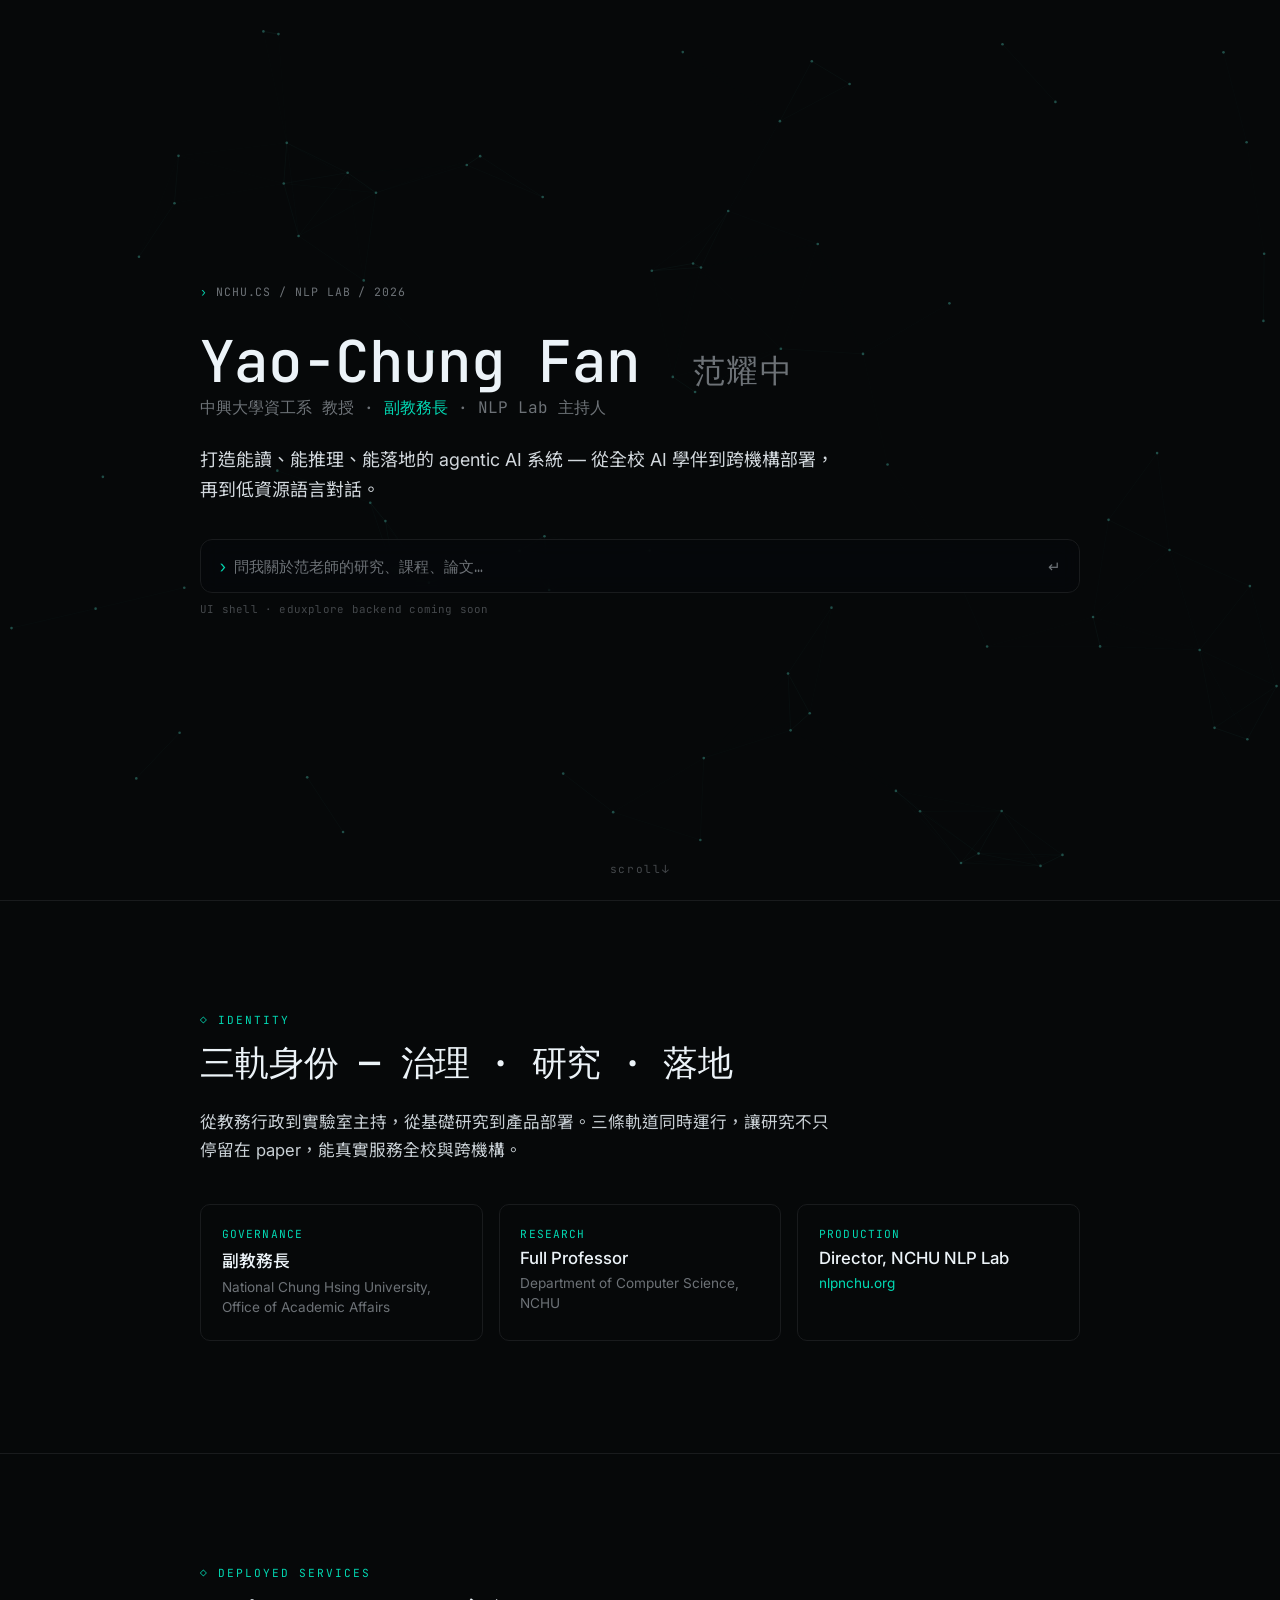
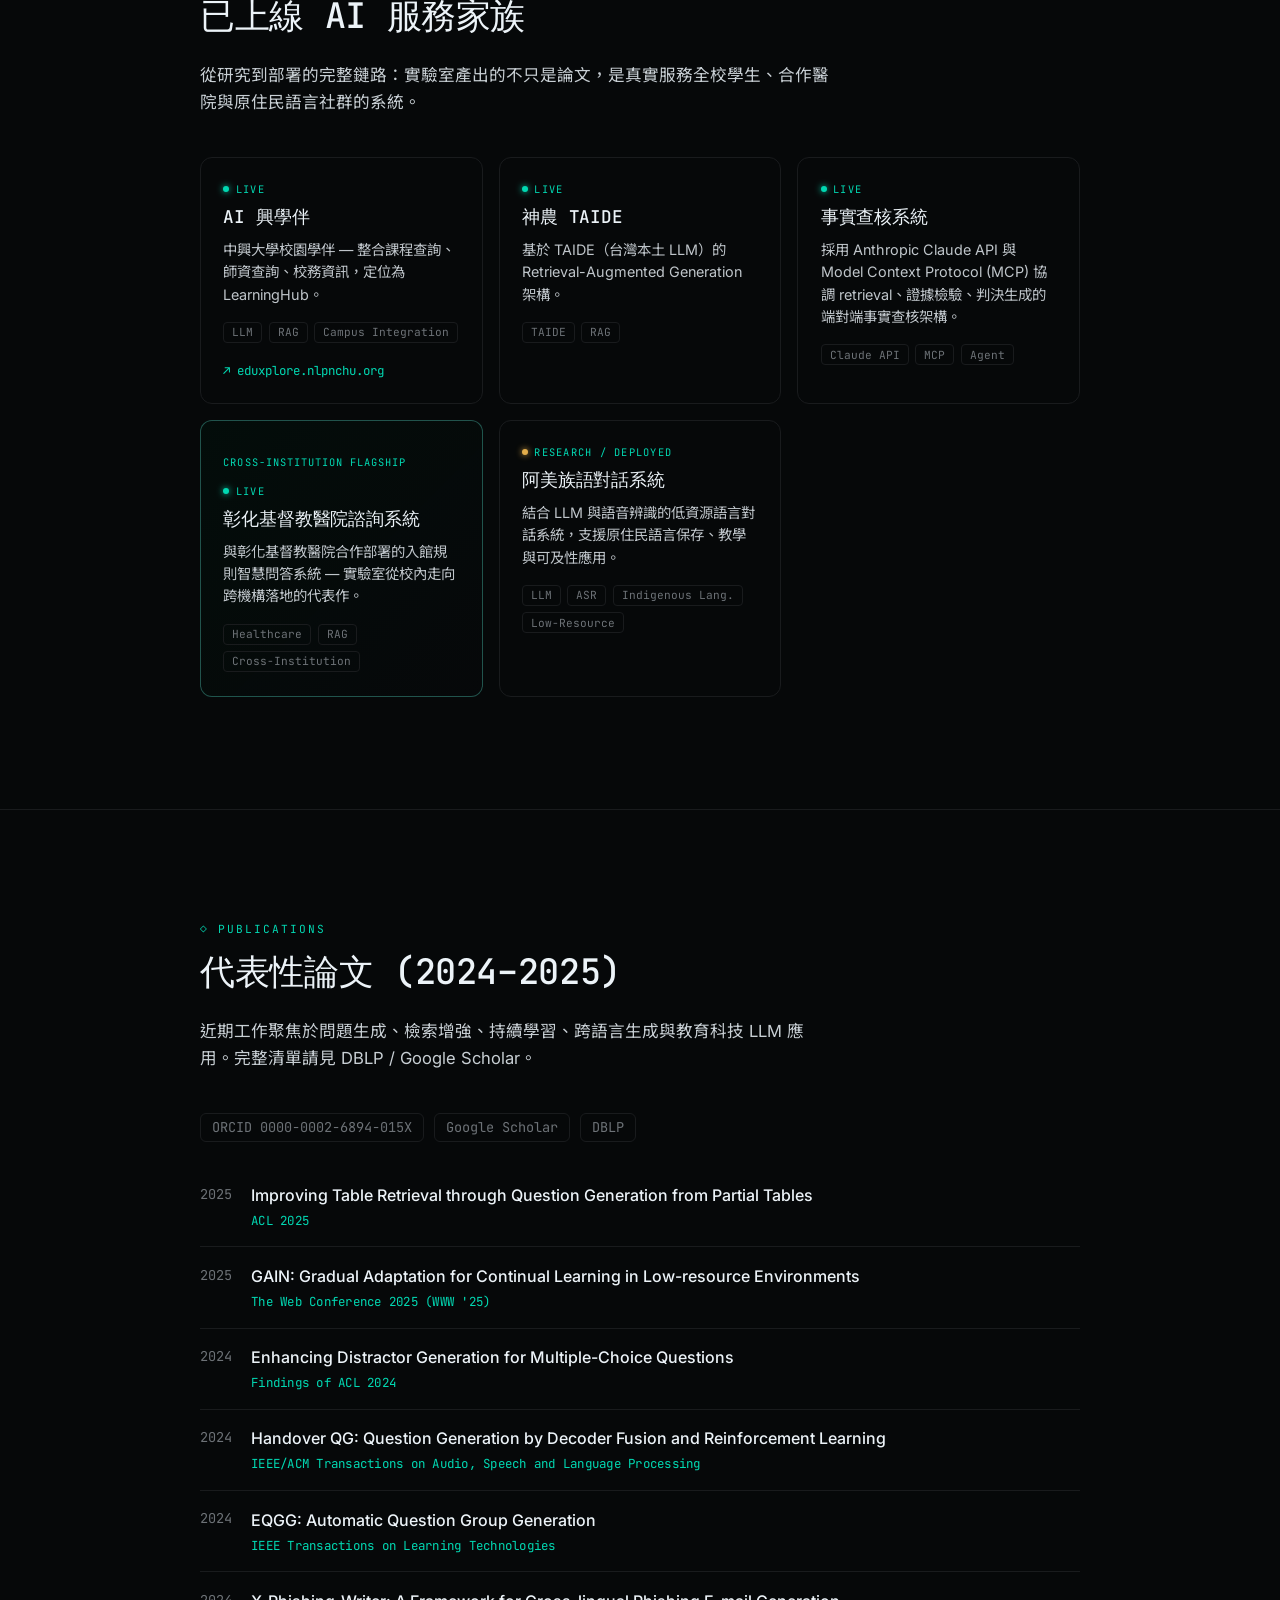
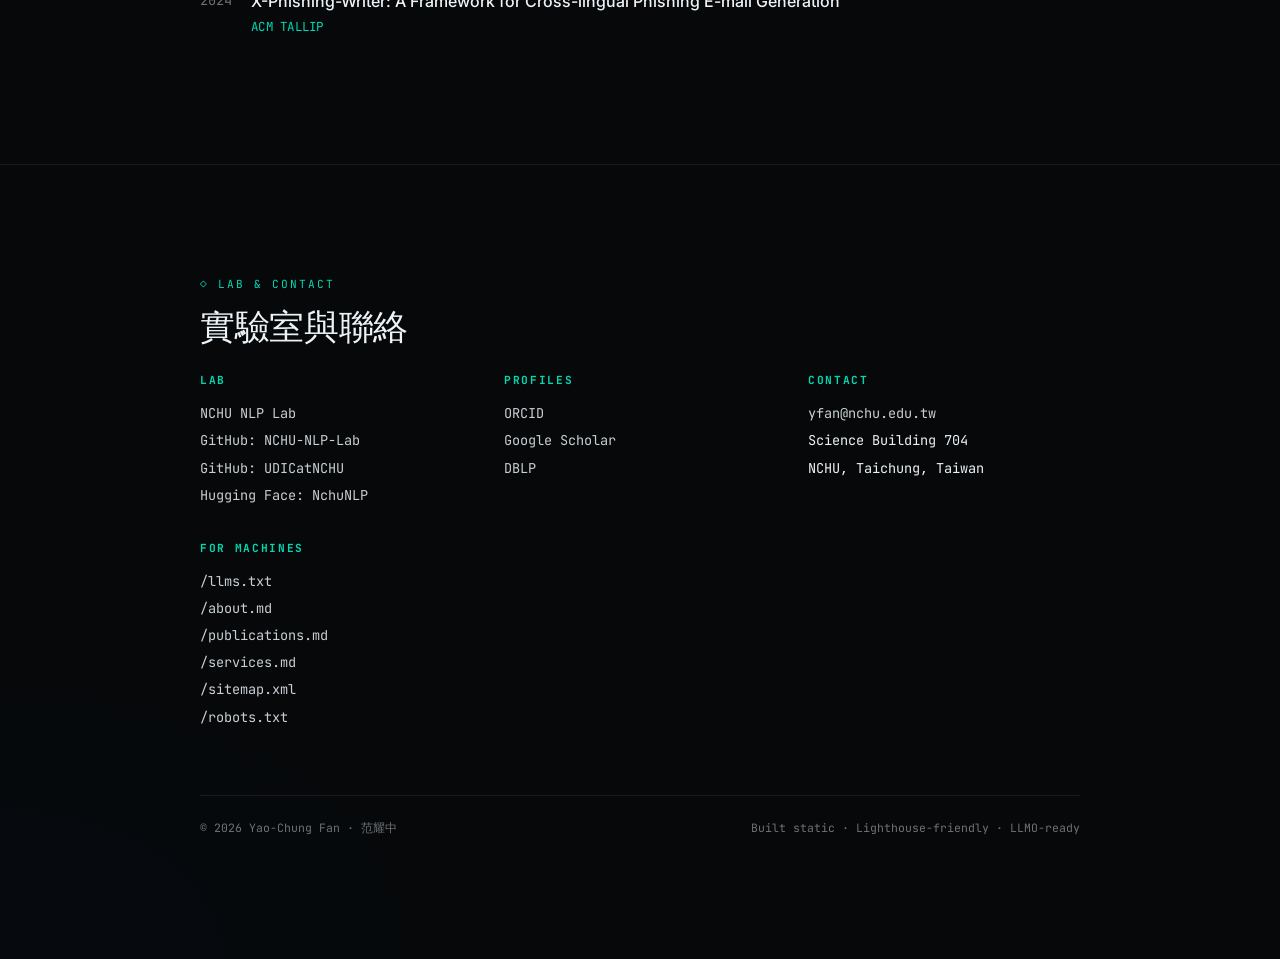
==== commit 754849d9: "revert(prototype): roll prototype/index.html back to dark/engineer version Editorial direction (c7d7" ====
--- a/prototype/index.html
+++ b/prototype/index.html
@@ -264,611 +264,878 @@
 
 <link rel="preconnect" href="https://fonts.googleapis.com">
 <link rel="preconnect" href="https://fonts.gstatic.com" crossorigin>
-<link rel="stylesheet" href="https://fonts.googleapis.com/css2?family=Spectral:ital,wght@0,300;0,400;0,500;0,700;1,400;1,500&family=Inter:wght@400;500;600&family=Noto+Serif+TC:wght@400;500;700&display=swap">
+<link rel="stylesheet" href="https://fonts.googleapis.com/css2?family=Inter:wght@400;500;600&family=JetBrains+Mono:wght@400;500&family=Noto+Sans+TC:wght@400;500&display=swap">
 
 <style>
   *, *::before, *::after { box-sizing: border-box; }
   html, body { margin: 0; padding: 0; }
 
   :root {
-    --paper:    #F4ECDF;
-    --paper-2:  #EDE3D2;
-    --ink:      #1A1614;
-    --ink-2:    #2B2522;
-    --muted:    #6B5F52;
-    --rule:     #C9BBA3;
-    --accent:   #7B1F25;       /* deep crimson */
-    --accent-2: #4A0F13;
-
-    --serif:   'Spectral', 'Noto Serif TC', 'Source Serif Pro', Georgia, 'Times New Roman', serif;
-    --sans:    'Inter', -apple-system, system-ui, sans-serif;
-
-    --measure: 38em;
-    --gutter:  clamp(1.25rem, 5vw, 3rem);
+    --bg:        oklch(0.13 0.005 240);
+    --bg-deep:   oklch(0.09 0.005 240);
+    --fg:        oklch(0.96 0.01 240);
+    --muted:     oklch(0.55 0.01 240);
+    --border:    oklch(0.22 0.005 240);
+    --accent:    oklch(0.78 0.16 175);
+    --accent-rgb: 86 220 200;
+
+    --font-mono: 'JetBrains Mono', ui-monospace, 'SF Mono', Menlo, Consolas, monospace;
+    --font-sans: 'Inter', 'Noto Sans TC', -apple-system, system-ui, sans-serif;
+
+    --gutter: clamp(1.25rem, 4vw, 3rem);
+    --max: 880px;
   }
 
   body {
-    background: var(--paper);
-    background-image:
-      radial-gradient(1200px 800px at 100% -20%, rgba(123, 31, 37, 0.05), transparent 50%),
-      radial-gradient(800px 600px at -10% 110%, rgba(74, 15, 19, 0.04), transparent 60%);
-    color: var(--ink);
-    font-family: var(--serif);
-    font-size: 19px;
-    line-height: 1.6;
+    background:
+      radial-gradient(1200px 600px at 80% -10%, oklch(0.20 0.04 175 / 0.25), transparent 60%),
+      radial-gradient(900px 600px at 0% 100%, oklch(0.18 0.05 260 / 0.20), transparent 60%),
+      var(--bg);
+    color: var(--fg);
+    font-family: var(--font-sans);
+    min-height: 100dvh;
+    overflow-x: hidden;
     -webkit-font-smoothing: antialiased;
     text-rendering: optimizeLegibility;
-    font-feature-settings: "kern", "liga", "onum";
   }
 
   @media (prefers-reduced-motion: reduce) {
     *, *::before, *::after {
       animation-duration: 0.01ms !important;
+      animation-iteration-count: 1 !important;
       transition-duration: 0.01ms !important;
     }
   }
 
-  a {
+  a { color: var(--accent); text-decoration: none; }
+  a:hover { text-decoration: underline; text-underline-offset: 3px; }
+
+  main { display: block; }
+
+  /* ---------- HERO ---------- */
+  .hero {
+    position: relative;
+    min-height: 100dvh;
+    display: grid;
+    place-items: center;
+    padding: var(--gutter);
+    overflow: hidden;
+  }
+  #bg {
+    position: absolute;
+    inset: 0;
+    width: 100%;
+    height: 100%;
+    z-index: 0;
+    opacity: 0.5;
+    pointer-events: none;
+  }
+  .hero-content {
+    position: relative;
+    z-index: 1;
+    max-width: var(--max);
+    width: 100%;
+  }
+  .meta {
+    font-family: var(--font-mono);
+    font-size: 0.72rem;
+    color: var(--muted);
+    margin: 0 0 2rem;
+    letter-spacing: 0.08em;
+    text-transform: uppercase;
+  }
+  .meta::before { content: '› '; color: var(--accent); }
+  h1.name {
+    font-family: var(--font-mono);
+    font-weight: 500;
+    font-size: clamp(2.2rem, 5.5vw, 3.6rem);
+    margin: 0 0 0.4rem;
+    letter-spacing: -0.02em;
+    line-height: 1.05;
+  }
+  h1.name .alt {
+    color: var(--muted);
+    font-size: 0.55em;
+    margin-left: 0.6em;
+    font-weight: 400;
+    letter-spacing: 0.05em;
+  }
+  .titles {
+    font-family: var(--font-mono);
+    font-size: clamp(0.875rem, 1.4vw, 1rem);
+    color: var(--muted);
+    margin: 0 0 1.6rem;
+  }
+  .titles .accent { color: var(--accent); }
+  .bio {
+    font-family: var(--font-sans);
+    font-size: clamp(1rem, 1.4vw, 1.125rem);
+    line-height: 1.65;
+    margin: 0 0 2.2rem;
+    max-width: 36em;
+    color: oklch(0.88 0.01 240);
+  }
+  .caret::after {
+    content: '▍';
     color: var(--accent);
-    text-decoration: none;
-    border-bottom: 1px solid rgba(123, 31, 37, 0.25);
-    transition: border-color 200ms ease, color 200ms ease;
-  }
-  a:hover {
-    color: var(--accent-2);
-    border-bottom-color: var(--accent);
-  }
-
-  ::selection {
-    background: rgba(123, 31, 37, 0.18);
-    color: var(--ink);
-  }
-
-  main {
-    max-width: var(--measure);
-    margin: 0 auto;
-    padding: clamp(3rem, 8vw, 6rem) var(--gutter) 2rem;
-  }
-
-  /* ----- MASTHEAD ----- */
-  .masthead {
+    margin-left: 1px;
+    animation: blink 1.05s steps(1, end) infinite;
+  }
+  @keyframes blink { 0%, 50% { opacity: 1; } 50.01%, 100% { opacity: 0; } }
+
+  /* Chat */
+  .chat {
     display: flex;
-    justify-content: space-between;
-    align-items: baseline;
-    border-bottom: 2px solid var(--ink);
-    padding-bottom: 0.6rem;
-    margin-bottom: 2.5rem;
-    font-family: var(--sans);
+    align-items: center;
+    border: 1px solid var(--border);
+    border-radius: 12px;
+    background: oklch(0.14 0.005 240 / 0.55);
+    backdrop-filter: blur(10px);
+    -webkit-backdrop-filter: blur(10px);
+    transition: border-color 200ms ease, box-shadow 200ms ease;
+  }
+  .chat:focus-within {
+    border-color: rgb(var(--accent-rgb) / 0.6);
+    box-shadow: 0 0 0 1px rgb(var(--accent-rgb) / 0.4),
+                0 0 40px -8px rgb(var(--accent-rgb) / 0.5);
+  }
+  .chat-prefix {
+    font-family: var(--font-mono);
+    color: var(--accent);
+    padding: 0 0.4rem 0 1.05rem;
+    user-select: none;
+    font-size: 1rem;
+  }
+  .chat input {
+    flex: 1;
+    background: transparent;
+    border: 0;
+    padding: 0.95rem 0;
+    color: var(--fg);
+    font-family: var(--font-mono);
+    font-size: 0.95rem;
+    outline: 0;
+    min-width: 0;
+  }
+  .chat input::placeholder { color: var(--muted); }
+  .chat button {
+    background: transparent;
+    border: 0;
+    color: var(--muted);
+    font-family: var(--font-mono);
+    padding: 0 1.1rem;
+    cursor: pointer;
+    transition: color 150ms ease, transform 150ms ease;
+    font-size: 0.95rem;
+  }
+  .chat button:hover { color: var(--accent); transform: translateX(2px); }
+  .chat-shell-note {
+    font-family: var(--font-mono);
+    font-size: 0.68rem;
+    color: var(--muted);
+    margin: 0.6rem 0 0;
+    opacity: 0.6;
+    letter-spacing: 0.02em;
+  }
+  .chat-output {
+    margin-top: 1.2rem;
+    font-family: var(--font-mono);
+    font-size: 0.85rem;
+    color: oklch(0.78 0.01 240);
+    line-height: 1.7;
+    padding: 0.9rem 1rem;
+    border-left: 1px solid rgb(var(--accent-rgb) / 0.4);
+    background: oklch(0.14 0.005 240 / 0.3);
+    border-radius: 0 6px 6px 0;
+  }
+  .chat-output .q { color: var(--fg); display: block; margin-bottom: 0.5rem; }
+  .chat-output .q::before { content: '› '; color: var(--accent); }
+  .chat-output .a::before {
+    content: '◂ eduxplore: ';
+    color: var(--accent);
+    font-size: 0.72rem;
+    letter-spacing: 0.05em;
+  }
+  .scroll-cue {
+    position: absolute;
+    bottom: 1.5rem;
+    left: 50%;
+    transform: translateX(-50%);
+    font-family: var(--font-mono);
     font-size: 0.7rem;
+    color: var(--muted);
+    letter-spacing: 0.15em;
+    opacity: 0.6;
+    z-index: 1;
+  }
+  .scroll-cue::after {
+    content: ' ↓';
+    display: inline-block;
+    animation: bob 2.4s ease-in-out infinite;
+  }
+  @keyframes bob {
+    0%, 100% { transform: translateY(0); opacity: 0.6; }
+    50%      { transform: translateY(4px); opacity: 1; }
+  }
+
+  /* ---------- SHARED SECTION ---------- */
+  section {
+    padding: clamp(4rem, 9vw, 7rem) var(--gutter);
+    border-top: 1px solid var(--border);
+    position: relative;
+  }
+  .section-inner { max-width: var(--max); margin: 0 auto; }
+  .section-label {
+    font-family: var(--font-mono);
+    font-size: 0.7rem;
+    color: var(--accent);
     letter-spacing: 0.18em;
     text-transform: uppercase;
-    color: var(--ink);
+    margin: 0 0 1rem;
+  }
+  .section-label::before { content: '◇ '; }
+  h2 {
+    font-family: var(--font-mono);
     font-weight: 500;
-  }
-  .masthead .title { letter-spacing: 0.22em; }
-  .masthead .date  { color: var(--muted); }
-
-  /* ----- HERO ----- */
-  .hero { margin-bottom: 4rem; }
-
-  .kicker {
-    font-family: var(--sans);
+    font-size: clamp(1.6rem, 3.5vw, 2.2rem);
+    margin: 0 0 1.6rem;
+    letter-spacing: -0.01em;
+    line-height: 1.15;
+  }
+  .lead {
+    font-size: clamp(1rem, 1.3vw, 1.1rem);
+    line-height: 1.65;
+    max-width: 38em;
+    color: oklch(0.85 0.01 240);
+    margin: 0 0 2.5rem;
+  }
+
+  /* ---------- IDENTITY ---------- */
+  .identity-grid {
+    display: grid;
+    grid-template-columns: repeat(auto-fit, minmax(220px, 1fr));
+    gap: 1rem;
+    margin-top: 1.5rem;
+  }
+  .identity-card {
+    border: 1px solid var(--border);
+    border-radius: 10px;
+    padding: 1.4rem 1.3rem;
+    background: oklch(0.14 0.005 240 / 0.4);
+    transition: border-color 200ms ease;
+  }
+  .identity-card:hover { border-color: rgb(var(--accent-rgb) / 0.45); }
+  .identity-card .role {
+    font-family: var(--font-mono);
+    font-size: 0.7rem;
+    color: var(--accent);
+    letter-spacing: 0.1em;
+    text-transform: uppercase;
+    margin: 0 0 0.4rem;
+  }
+  .identity-card .role-name {
+    font-family: var(--font-sans);
+    font-weight: 500;
+    font-size: 1.05rem;
+    margin: 0 0 0.3rem;
+  }
+  .identity-card .role-detail {
+    font-size: 0.85rem;
+    color: var(--muted);
+    line-height: 1.5;
+    margin: 0;
+  }
+
+  /* ---------- SERVICES ---------- */
+  .services-grid {
+    display: grid;
+    grid-template-columns: repeat(auto-fit, minmax(280px, 1fr));
+    gap: 1rem;
+    margin-top: 1.5rem;
+  }
+  .service-card {
+    border: 1px solid var(--border);
+    border-radius: 12px;
+    padding: 1.5rem 1.4rem;
+    background: oklch(0.14 0.005 240 / 0.4);
+    display: flex;
+    flex-direction: column;
+    gap: 0.6rem;
+    transition: border-color 200ms ease, transform 200ms ease;
+  }
+  .service-card:hover {
+    border-color: rgb(var(--accent-rgb) / 0.5);
+    transform: translateY(-2px);
+  }
+  .service-card .status {
+    font-family: var(--font-mono);
+    font-size: 0.65rem;
+    color: var(--accent);
+    letter-spacing: 0.12em;
+    text-transform: uppercase;
+    display: inline-flex;
+    align-items: center;
+    gap: 0.4rem;
+  }
+  .service-card .status::before {
+    content: '';
+    width: 6px;
+    height: 6px;
+    border-radius: 50%;
+    background: var(--accent);
+    box-shadow: 0 0 6px var(--accent);
+    animation: pulse 2s ease-in-out infinite;
+  }
+  .service-card .status.research::before {
+    background: oklch(0.78 0.13 80);
+    box-shadow: 0 0 6px oklch(0.78 0.13 80);
+  }
+  @keyframes pulse {
+    0%, 100% { opacity: 1; }
+    50% { opacity: 0.4; }
+  }
+  .service-card h3 {
+    font-family: var(--font-mono);
+    font-weight: 500;
+    font-size: 1.1rem;
+    margin: 0;
+    letter-spacing: -0.01em;
+  }
+  .service-card .desc {
+    font-size: 0.9rem;
+    line-height: 1.55;
+    color: oklch(0.82 0.01 240);
+    margin: 0;
+  }
+  .service-card .stack {
+    display: flex;
+    flex-wrap: wrap;
+    gap: 0.4rem;
+    margin-top: 0.4rem;
+  }
+  .service-card .tag {
+    font-family: var(--font-mono);
+    font-size: 0.7rem;
+    color: var(--muted);
+    border: 1px solid var(--border);
+    border-radius: 4px;
+    padding: 0.15rem 0.5rem;
+  }
+  .service-card .external {
+    font-family: var(--font-mono);
+    font-size: 0.78rem;
+    margin-top: 0.6rem;
+  }
+  .service-card .external::before { content: '↗ '; color: var(--accent); }
+  .service-card.flagship {
+    background: linear-gradient(135deg, oklch(0.16 0.03 175 / 0.5), oklch(0.14 0.005 240 / 0.4));
+    border-color: rgb(var(--accent-rgb) / 0.35);
+  }
+  .service-card.flagship .flagship-tag {
+    font-family: var(--font-mono);
+    font-size: 0.65rem;
+    color: var(--accent);
+    letter-spacing: 0.1em;
+    text-transform: uppercase;
+    margin-bottom: 0.3rem;
+  }
+
+  /* ---------- PUBLICATIONS ---------- */
+  .pub-list {
+    list-style: none;
+    padding: 0;
+    margin: 1.5rem 0 0;
+  }
+  .pub-list li {
+    border-bottom: 1px solid var(--border);
+    padding: 1.1rem 0;
+    display: grid;
+    grid-template-columns: auto 1fr;
+    gap: 1.2rem;
+  }
+  .pub-list li:last-child { border-bottom: 0; }
+  .pub-year {
+    font-family: var(--font-mono);
+    font-size: 0.85rem;
+    color: var(--muted);
+    padding-top: 0.05rem;
+  }
+  .pub-body { display: flex; flex-direction: column; gap: 0.3rem; }
+  .pub-title {
+    font-family: var(--font-sans);
+    font-weight: 500;
+    font-size: 1rem;
+    line-height: 1.45;
+    color: var(--fg);
+  }
+  .pub-venue {
+    font-family: var(--font-mono);
+    font-size: 0.78rem;
+    color: var(--accent);
+    letter-spacing: 0.02em;
+  }
+  .pub-meta {
+    font-family: var(--font-mono);
     font-size: 0.72rem;
-    letter-spacing: 0.2em;
+    color: var(--muted);
+  }
+  .profile-links {
+    display: flex;
+    flex-wrap: wrap;
+    gap: 0.6rem;
+    margin-top: 1rem;
+    font-family: var(--font-mono);
+    font-size: 0.85rem;
+  }
+  .profile-links a {
+    border: 1px solid var(--border);
+    padding: 0.3rem 0.7rem;
+    border-radius: 6px;
+    color: var(--muted);
+  }
+  .profile-links a:hover {
+    color: var(--accent);
+    border-color: rgb(var(--accent-rgb) / 0.4);
+    text-decoration: none;
+  }
+
+  /* ---------- LAB / CONTACT FOOTER ---------- */
+  .footer-grid {
+    display: grid;
+    grid-template-columns: repeat(auto-fit, minmax(220px, 1fr));
+    gap: 2rem;
+    margin-top: 1.5rem;
+  }
+  .footer-block h3 {
+    font-family: var(--font-mono);
+    font-size: 0.7rem;
+    color: var(--accent);
+    letter-spacing: 0.15em;
     text-transform: uppercase;
-    color: var(--accent);
-    font-weight: 500;
-    margin: 0 0 1.4rem;
-  }
-  .kicker::before { content: '— '; }
-
-  h1.name {
-    font-family: var(--serif);
-    font-weight: 500;
-    font-size: clamp(3rem, 8vw, 5.6rem);
-    line-height: 1.02;
-    letter-spacing: -0.02em;
-    margin: 0 0 0.6rem;
-    color: var(--ink);
-  }
-  h1.name .alt {
-    display: block;
-    font-size: 0.42em;
-    font-style: italic;
-    color: var(--muted);
-    font-weight: 400;
-    letter-spacing: 0.02em;
-    margin-top: 0.4rem;
-  }
-
-  .byline {
-    font-family: var(--serif);
-    font-style: italic;
-    font-size: 1.05rem;
-    color: var(--ink-2);
-    margin: 0.4rem 0 2rem;
-    line-height: 1.5;
-  }
-  .byline .accent {
-    font-style: normal;
-    font-weight: 500;
-    color: var(--accent);
-  }
-
-  .hero-rule {
-    border: 0;
-    border-top: 1px solid var(--rule);
-    margin: 2rem 0 2.5rem;
-    width: 100%;
-  }
-
-  .lede {
-    font-size: 1.15rem;
-    line-height: 1.7;
-    color: var(--ink-2);
-    margin: 0 0 1.4rem;
-  }
-  .lede::first-letter {
-    font-family: var(--serif);
-    font-weight: 500;
-    font-size: 4.4em;
-    float: left;
-    line-height: 0.85;
-    margin: 0.1em 0.08em -0.05em 0;
-    color: var(--accent);
-  }
-
-  /* ----- SECTION HEADINGS ----- */
-  section { margin: 4rem 0; }
-  section:first-of-type { margin-top: 3rem; }
-
-  h2 {
-    font-family: var(--serif);
-    font-weight: 500;
-    font-size: 1.55rem;
-    line-height: 1.3;
-    letter-spacing: -0.005em;
-    color: var(--ink);
-    margin: 0 0 1.6rem;
-    padding-top: 1.2rem;
-    border-top: 1px solid var(--rule);
-    display: flex;
-    align-items: baseline;
-    gap: 1rem;
-  }
-  h2 .num {
-    font-family: var(--sans);
-    font-size: 0.7rem;
-    font-weight: 600;
-    letter-spacing: 0.2em;
-    color: var(--accent);
-    flex-shrink: 0;
-    padding-top: 0.15rem;
-  }
-
-  p { margin: 0 0 1.2rem; }
-  p strong { font-weight: 500; color: var(--ink); }
-
-  /* ----- TRACKS ----- */
-  .tracks p strong {
-    font-weight: 500;
-    color: var(--ink);
-    border-bottom: 1px solid var(--accent);
-    padding-bottom: 1px;
-  }
-
-  /* ----- WORK ITEMS ----- */
-  .work-list {
+    margin: 0 0 0.8rem;
+  }
+  .footer-block ul {
     list-style: none;
     padding: 0;
     margin: 0;
-    counter-reset: work;
-  }
-  .work-list > li {
-    position: relative;
-    padding: 1.2rem 0 1.2rem 3rem;
-    border-bottom: 1px solid var(--rule);
-    counter-increment: work;
-  }
-  .work-list > li:last-child { border-bottom: 0; }
-  .work-list > li::before {
-    content: counter(work, decimal-leading-zero);
-    position: absolute;
-    left: 0;
-    top: 1.4rem;
-    font-family: var(--sans);
-    font-size: 0.72rem;
-    font-weight: 600;
-    color: var(--accent);
-    letter-spacing: 0.05em;
-  }
-  .work-list h3 {
-    font-family: var(--serif);
-    font-weight: 500;
-    font-size: 1.1rem;
-    margin: 0 0 0.3rem;
-    color: var(--ink);
-  }
-  .work-list h3 .zh { color: var(--ink); }
-  .work-list .work-status {
-    font-family: var(--sans);
-    font-size: 0.65rem;
-    letter-spacing: 0.18em;
-    text-transform: uppercase;
-    color: var(--accent);
-    font-weight: 600;
-    margin-left: 0.6rem;
-  }
-  .work-list p {
-    margin: 0.4rem 0 0.5rem;
-    font-size: 1rem;
-    line-height: 1.6;
-    color: var(--ink-2);
-  }
-  .work-list .meta-row {
-    font-family: var(--sans);
+    font-family: var(--font-mono);
+    font-size: 0.85rem;
+    line-height: 2;
+  }
+  .footer-block ul a { color: oklch(0.85 0.01 240); }
+  .footer-block ul a:hover { color: var(--accent); text-decoration: none; }
+  .colophon {
+    margin-top: 4rem;
+    padding-top: 1.5rem;
+    border-top: 1px solid var(--border);
+    font-family: var(--font-mono);
     font-size: 0.72rem;
     color: var(--muted);
-    letter-spacing: 0.04em;
-    margin-top: 0.3rem;
-  }
-  .work-list .meta-row span + span::before {
-    content: ' · ';
-    color: var(--rule);
-  }
-  .work-list .work-link {
-    font-family: var(--sans);
-    font-size: 0.78rem;
-    font-style: italic;
-  }
-
-  /* Flagship treatment for 彰基 */
-  .work-list > li.flagship {
-    background: linear-gradient(180deg, rgba(123, 31, 37, 0.04), transparent 80%);
-    margin: 0 -1rem;
-    padding-left: 4rem;
-    padding-right: 1rem;
-  }
-  .work-list > li.flagship::before { left: 1rem; }
-  .work-list > li.flagship h3::after {
-    content: '— Flagship';
-    font-family: var(--sans);
-    font-size: 0.65rem;
-    letter-spacing: 0.18em;
-    text-transform: uppercase;
-    color: var(--accent);
-    font-weight: 600;
-    margin-left: 0.7rem;
-    vertical-align: 0.15em;
-  }
-
-  /* ----- PUBLICATIONS ----- */
-  .bib {
-    list-style: none;
-    counter-reset: bib;
-    padding: 0;
-    margin: 0;
-  }
-  .bib li {
-    counter-increment: bib;
-    padding: 0.7rem 0 0.7rem 2.4rem;
-    position: relative;
-    border-bottom: 1px solid var(--rule);
-  }
-  .bib li:last-child { border-bottom: 0; }
-  .bib li::before {
-    content: '[' counter(bib) ']';
-    position: absolute;
-    left: 0;
-    top: 0.7rem;
-    font-family: var(--sans);
-    font-size: 0.78rem;
-    font-weight: 500;
-    color: var(--accent);
-  }
-  .bib .pub-title {
-    font-family: var(--serif);
-    font-weight: 500;
-    font-size: 1.02rem;
-    line-height: 1.45;
-    color: var(--ink);
-  }
-  .bib .pub-venue {
-    font-style: italic;
-    color: var(--ink-2);
-    font-size: 0.95rem;
-  }
-  .bib .pub-meta {
-    display: block;
-    font-family: var(--sans);
-    font-size: 0.72rem;
-    color: var(--muted);
-    letter-spacing: 0.04em;
-    margin-top: 0.2rem;
-  }
-
-  .scholar-aside {
-    font-family: var(--serif);
-    font-style: italic;
-    font-size: 0.95rem;
-    color: var(--muted);
-    margin: 0 0 1.4rem;
-  }
-
-  /* ----- COLOPHON ----- */
-  .colophon {
-    margin-top: 5rem;
-    padding-top: 1.5rem;
-    border-top: 2px solid var(--ink);
-    font-family: var(--sans);
-    font-size: 0.8rem;
-    line-height: 1.8;
-    color: var(--ink-2);
-  }
-  .colophon-grid {
-    display: grid;
-    grid-template-columns: repeat(auto-fit, minmax(200px, 1fr));
-    gap: 1.4rem 2rem;
-    margin-bottom: 2rem;
-  }
-  .colophon-grid h4 {
-    font-family: var(--sans);
-    font-size: 0.65rem;
-    font-weight: 600;
-    letter-spacing: 0.2em;
-    text-transform: uppercase;
-    color: var(--accent);
-    margin: 0 0 0.5rem;
-  }
-  .colophon-grid ul {
-    list-style: none;
-    padding: 0;
-    margin: 0;
-  }
-  .colophon-grid ul a {
-    color: var(--ink-2);
-    border-bottom-color: var(--rule);
-  }
-  .colophon-grid ul a:hover {
-    color: var(--accent);
-    border-bottom-color: var(--accent);
-  }
-
-  .set-in {
-    font-family: var(--serif);
-    font-style: italic;
-    font-size: 0.85rem;
-    color: var(--muted);
-    border-top: 1px solid var(--rule);
-    padding-top: 1rem;
-    margin: 1.5rem 0 0;
-    line-height: 1.6;
-  }
-  .set-in code {
-    font-family: 'Inter', monospace;
-    font-style: normal;
-    font-size: 0.78rem;
-    background: var(--paper-2);
-    padding: 0.05rem 0.35rem;
-    border-radius: 3px;
-    color: var(--ink-2);
-  }
-
-  /* responsive tightening */
-  @media (max-width: 480px) {
-    body { font-size: 17px; }
-    .lede::first-letter { font-size: 3.6em; }
-    h2 { flex-direction: column; gap: 0.3rem; }
-    .work-list > li { padding-left: 2.6rem; }
-    .work-list > li.flagship { padding-left: 3.4rem; }
+    display: flex;
+    justify-content: space-between;
+    flex-wrap: wrap;
+    gap: 0.5rem;
   }
 </style>
 </head>
 
 <body>
+
+<noscript>
+  <style>.caret::after { content: ''; animation: none; }</style>
+</noscript>
+
 <main>
 
-  <!-- =========== MASTHEAD =========== -->
-  <header class="masthead">
-    <span class="title">Yao-Chung Fan · Profile</span>
-    <span class="date">National Chung Hsing University · 2026</span>
+  <!-- =========== HERO =========== -->
+  <header class="hero" id="top">
+    <canvas id="bg" aria-hidden="true"></canvas>
+
+    <div class="hero-content">
+      <p class="meta" data-stream>nchu.cs / nlp lab / 2026</p>
+      <h1 class="name" data-stream data-html='Yao-Chung Fan <span class="alt">范耀中</span>'>
+        Yao-Chung Fan 范耀中
+      </h1>
+      <p class="titles" data-stream data-html='中興大學資工系 教授 · <span class="accent">副教務長</span> · NLP Lab 主持人'>
+        中興大學資工系 教授 · 副教務長 · NLP Lab 主持人
+      </p>
+      <p class="bio" data-stream>
+        打造能讀、能推理、能落地的 agentic AI 系統 — 從全校 AI 學伴到跨機構部署，再到低資源語言對話。
+      </p>
+
+      <form class="chat" autocomplete="off" id="chat">
+        <span class="chat-prefix" aria-hidden="true">›</span>
+        <input id="chat-input" placeholder="問我關於范老師的研究、課程、論文…" aria-label="Ask Professor Fan">
+        <button type="submit" aria-label="送出">↵</button>
+      </form>
+      <p class="chat-shell-note">UI shell · eduxplore backend coming soon</p>
+      <div class="chat-output" id="chat-output" hidden></div>
+    </div>
+
+    <a href="#identity" class="scroll-cue" aria-label="Scroll to next section">scroll</a>
   </header>
 
-  <!-- =========== HERO =========== -->
-  <article class="hero" id="top">
-    <p class="kicker">A Profile</p>
-    <h1 class="name">
-      Yao-Chung Fan
-      <span class="alt">范耀中</span>
-    </h1>
-    <p class="byline">
-      <span class="accent">Vice Provost</span> · Full Professor of Computer Science · Director, NCHU Natural Language Processing Laboratory
-    </p>
-    <hr class="hero-rule">
-    <p class="lede">
-      A computer scientist at National Chung Hsing University, where he leads the NLP Laboratory and serves as Vice Provost of Academic Affairs. His work moves between basic research in language generation and the deployment of agentic AI systems serving students, hospital partners, and Indigenous-language communities.
-    </p>
-  </article>
-
-  <!-- =========== I. THREE TRACKS =========== -->
-  <section id="identity" class="tracks" aria-labelledby="identity-h">
-    <h2 id="identity-h"><span class="num">I.</span> Three Tracks</h2>
-    <p>
-      In a typical week he attends to three concurrent obligations.
-      <strong>As Vice Provost,</strong> he participates in the governance of NCHU's Office of Academic Affairs.
-      <strong>As a full professor,</strong> he teaches and publishes on natural language generation, retrieval-augmented generation, and agentic AI.
-      <strong>As director of the NCHU NLP Laboratory,</strong> he oversees the deployment of production systems used across campus and beyond.
-    </p>
-    <p>
-      The arrangement is deliberate. Research without deployment risks irrelevance; deployment without research risks superficiality; neither survives long without institutional standing.
-    </p>
-  </section>
-
-  <!-- =========== II. WORK IN PRODUCTION =========== -->
-  <section id="services" aria-labelledby="services-h">
-    <h2 id="services-h"><span class="num">II.</span> The Lab's Work, in Production</h2>
-    <p>
-      The NCHU NLP Laboratory operates a family of deployed systems — not prototypes but live services running for actual users on and beyond campus.
-    </p>
-
-    <ol class="work-list">
-
-      <li id="service-eduxplore">
-        <h3>AI 興學伴 <span class="work-status">Live</span></h3>
-        <p>
-          A campus-wide learning advisor that integrates NCHU's institutional information — course search, faculty lookup, learning resources — into a single conversational interface. Positioned as the university's LearningHub.
-        </p>
-        <p class="meta-row">
-          <span>Audience: NCHU students &amp; faculty</span>
-          <span>LLM · RAG · Campus integration</span>
-        </p>
-        <p class="work-link"><a href="https://eduxplore.nlpnchu.org/" target="_blank" rel="noopener">eduxplore.nlpnchu.org</a></p>
-      </li>
-
-      <li id="service-shennong-taide">
-        <h3>神農 TAIDE <span class="work-status">Live</span></h3>
-        <p>
-          A retrieval-augmented generation system built on top of TAIDE, the Taiwan-developed traditional-Chinese large language model.
-        </p>
-        <p class="meta-row">
-          <span>TAIDE · RAG</span>
-        </p>
-      </li>
-
-      <li id="service-fact-checking">
-        <h3>Fact-Checking System <span class="work-status">Live</span></h3>
-        <p>
-          An end-to-end fact verification architecture using Anthropic Claude and the Model Context Protocol (MCP) to coordinate retrieval, evidence checking, and verdict generation.
-        </p>
-        <p class="meta-row">
-          <span>Claude API · MCP · Agent</span>
-        </p>
-      </li>
-
-      <li id="service-cch" class="flagship">
-        <h3>Changhua Christian Hospital Consultation <span class="work-status">Live</span></h3>
-        <p>
-          A smart question-answering system for hospital visiting rules and policies, deployed in partnership with Changhua Christian Hospital. The laboratory's first major cross-institution deployment, demonstrating that research-to-production can extend beyond university boundaries.
-        </p>
-        <p class="meta-row">
-          <span>Healthcare</span>
-          <span>RAG</span>
-          <span>Cross-institution</span>
-        </p>
-      </li>
-
-      <li id="service-amis">
-        <h3>Amis (阿美族語) Dialogue System <span class="work-status">Research / Deployed</span></h3>
-        <p>
-          A combined large language model and speech-recognition system for Amis, a low-resource Indigenous Taiwanese language. The system supports preservation, education, and accessibility for Amis-speaking communities.
-        </p>
-        <p class="meta-row">
-          <span>LLM · ASR · Indigenous Language · Low-resource</span>
-        </p>
-      </li>
-
-    </ol>
-  </section>
-
-  <!-- =========== III. PUBLICATIONS =========== -->
-  <section id="publications" aria-labelledby="publications-h">
-    <h2 id="publications-h"><span class="num">III.</span> Selected Papers</h2>
-    <p class="scholar-aside">
-      A short list, restricted to 2024 and 2025. The complete bibliography is maintained at
-      <a href="https://dblp.org/pers/hd/f/Fan:Yao=Chung" target="_blank" rel="noopener">DBLP</a>
-      and <a href="https://scholar.google.com/citations?user=AGJnJ98AAAAJ&hl=en" target="_blank" rel="noopener">Google Scholar</a>.
-      ORCID: <a href="https://orcid.org/0000-0002-6894-015X" target="_blank" rel="noopener">0000-0002-6894-015X</a>.
-    </p>
-
-    <ol class="bib">
-
-      <li id="paper-acl2025-table-rqg">
-        <span class="pub-title">Improving Table Retrieval through Question Generation from Partial Tables.</span>
-        <em class="pub-venue">ACL 2025.</em>
-        <span class="pub-meta">2025</span>
-      </li>
-
-      <li id="paper-www2025-gain">
-        <span class="pub-title">GAIN: Gradual Adaptation for Continual Learning in Low-resource Environments.</span>
-        <em class="pub-venue">The Web Conference 2025 (WWW '25).</em>
-        <span class="pub-meta">2025</span>
-      </li>
-
-      <li id="paper-acl2024-distractor">
-        <span class="pub-title">Enhancing Distractor Generation for Multiple-Choice Questions.</span>
-        <em class="pub-venue">Findings of ACL 2024.</em>
-        <span class="pub-meta">2024</span>
-      </li>
-
-      <li id="paper-taslp2024-handover">
-        <span class="pub-title">Handover QG: Question Generation by Decoder Fusion and Reinforcement Learning.</span>
-        <em class="pub-venue">IEEE/ACM Transactions on Audio, Speech and Language Processing.</em>
-        <span class="pub-meta">2024</span>
-      </li>
-
-      <li id="paper-tlt2024-eqgg">
-        <span class="pub-title">EQGG: Automatic Question Group Generation.</span>
-        <em class="pub-venue">IEEE Transactions on Learning Technologies.</em>
-        <span class="pub-meta">2024</span>
-      </li>
-
-      <li id="paper-tallip2024-xphishing">
-        <span class="pub-title">X-Phishing-Writer: A Framework for Cross-lingual Phishing E-mail Generation.</span>
-        <em class="pub-venue">ACM Transactions on Asian and Low-Resource Language Information Processing (TALLIP).</em>
-        <span class="pub-meta">2024</span>
-      </li>
-
-    </ol>
-  </section>
-
-  <!-- =========== IV. COLOPHON =========== -->
-  <section id="lab" class="colophon" aria-labelledby="lab-h">
-    <h2 id="lab-h"><span class="num">IV.</span> Colophon</h2>
-
-    <div class="colophon-grid">
-      <div>
-        <h4>Office</h4>
-        <ul>
-          <li>Science Building, Room 704</li>
-          <li>National Chung Hsing University</li>
-          <li>Taichung, Taiwan</li>
-          <li><a href="mailto:yfan@nchu.edu.tw">yfan@nchu.edu.tw</a></li>
-        </ul>
-      </div>
-      <div>
-        <h4>Lab</h4>
-        <ul>
-          <li><a href="https://nlpnchu.org/">NCHU NLP Lab</a></li>
-          <li><a href="https://github.com/NCHU-NLP-Lab">GitHub: NCHU-NLP-Lab</a></li>
-          <li><a href="https://github.com/UDICatNCHU">GitHub: UDICatNCHU</a></li>
-          <li><a href="https://huggingface.co/NchuNLP">Hugging Face: NchuNLP</a></li>
-        </ul>
-      </div>
-      <div>
-        <h4>Profiles</h4>
-        <ul>
-          <li><a href="https://orcid.org/0000-0002-6894-015X">ORCID</a></li>
-          <li><a href="https://scholar.google.com/citations?user=AGJnJ98AAAAJ&hl=en">Google Scholar</a></li>
-          <li><a href="https://dblp.org/pers/hd/f/Fan:Yao=Chung">DBLP</a></li>
-        </ul>
-      </div>
-      <div>
-        <h4>For Machines</h4>
-        <ul>
-          <li><a href="/llms.txt">/llms.txt</a></li>
-          <li><a href="/about.md">/about.md</a></li>
-          <li><a href="/publications.md">/publications.md</a></li>
-          <li><a href="/services.md">/services.md</a></li>
-          <li><a href="/sitemap.xml">/sitemap.xml</a></li>
-        </ul>
+  <!-- =========== IDENTITY =========== -->
+  <section id="identity" aria-labelledby="identity-h">
+    <div class="section-inner">
+      <p class="section-label">Identity</p>
+      <h2 id="identity-h">三軌身份 — 治理 · 研究 · 落地</h2>
+      <p class="lead">
+        從教務行政到實驗室主持，從基礎研究到產品部署。三條軌道同時運行，讓研究不只停留在 paper，能真實服務全校與跨機構。
+      </p>
+
+      <div class="identity-grid">
+        <div class="identity-card">
+          <p class="role">Governance</p>
+          <p class="role-name">副教務長</p>
+          <p class="role-detail">National Chung Hsing University, Office of Academic Affairs</p>
+        </div>
+        <div class="identity-card">
+          <p class="role">Research</p>
+          <p class="role-name">Full Professor</p>
+          <p class="role-detail">Department of Computer Science, NCHU</p>
+        </div>
+        <div class="identity-card">
+          <p class="role">Production</p>
+          <p class="role-name">Director, NCHU NLP Lab</p>
+          <p class="role-detail"><a href="https://nlpnchu.org/">nlpnchu.org</a></p>
+        </div>
       </div>
     </div>
-
-    <p class="set-in">
-      Set in <em>Spectral</em> with <em>Inter</em> for incidentals. Hand-coded, statically served. Designed to be read by people first and by machines second; structured data is embedded for the latter at <code>application/ld+json</code>.
-    </p>
   </section>
 
+  <!-- =========== DEPLOYED SERVICES =========== -->
+  <section id="services" aria-labelledby="services-h">
+    <div class="section-inner">
+      <p class="section-label">Deployed Services</p>
+      <h2 id="services-h">已上線 AI 服務家族</h2>
+      <p class="lead">
+        從研究到部署的完整鏈路：實驗室產出的不只是論文，是真實服務全校學生、合作醫院與原住民語言社群的系統。
+      </p>
+
+      <div class="services-grid">
+
+        <article class="service-card" id="service-eduxplore">
+          <span class="status">Live</span>
+          <h3>AI 興學伴</h3>
+          <p class="desc">中興大學校園學伴 — 整合課程查詢、師資查詢、校務資訊，定位為 LearningHub。</p>
+          <div class="stack">
+            <span class="tag">LLM</span>
+            <span class="tag">RAG</span>
+            <span class="tag">Campus Integration</span>
+          </div>
+          <a class="external" href="https://eduxplore.nlpnchu.org/" target="_blank" rel="noopener">eduxplore.nlpnchu.org</a>
+        </article>
+
+        <article class="service-card" id="service-shennong-taide">
+          <span class="status">Live</span>
+          <h3>神農 TAIDE</h3>
+          <p class="desc">基於 TAIDE（台灣本土 LLM）的 Retrieval-Augmented Generation 架構。</p>
+          <div class="stack">
+            <span class="tag">TAIDE</span>
+            <span class="tag">RAG</span>
+          </div>
+        </article>
+
+        <article class="service-card" id="service-fact-checking">
+          <span class="status">Live</span>
+          <h3>事實查核系統</h3>
+          <p class="desc">採用 Anthropic Claude API 與 Model Context Protocol (MCP) 協調 retrieval、證據檢驗、判決生成的端對端事實查核架構。</p>
+          <div class="stack">
+            <span class="tag">Claude API</span>
+            <span class="tag">MCP</span>
+            <span class="tag">Agent</span>
+          </div>
+        </article>
+
+        <article class="service-card flagship" id="service-cch">
+          <p class="flagship-tag">Cross-institution Flagship</p>
+          <span class="status">Live</span>
+          <h3>彰化基督教醫院諮詢系統</h3>
+          <p class="desc">與彰化基督教醫院合作部署的入館規則智慧問答系統 — 實驗室從校內走向跨機構落地的代表作。</p>
+          <div class="stack">
+            <span class="tag">Healthcare</span>
+            <span class="tag">RAG</span>
+            <span class="tag">Cross-Institution</span>
+          </div>
+        </article>
+
+        <article class="service-card" id="service-amis">
+          <span class="status research">Research / Deployed</span>
+          <h3>阿美族語對話系統</h3>
+          <p class="desc">結合 LLM 與語音辨識的低資源語言對話系統，支援原住民語言保存、教學與可及性應用。</p>
+          <div class="stack">
+            <span class="tag">LLM</span>
+            <span class="tag">ASR</span>
+            <span class="tag">Indigenous Lang.</span>
+            <span class="tag">Low-Resource</span>
+          </div>
+        </article>
+
+      </div>
+    </div>
+  </section>
+
+  <!-- =========== PUBLICATIONS =========== -->
+  <section id="publications" aria-labelledby="publications-h">
+    <div class="section-inner">
+      <p class="section-label">Publications</p>
+      <h2 id="publications-h">代表性論文 (2024–2025)</h2>
+      <p class="lead">
+        近期工作聚焦於問題生成、檢索增強、持續學習、跨語言生成與教育科技 LLM 應用。完整清單請見 DBLP / Google Scholar。
+      </p>
+
+      <div class="profile-links">
+        <a href="https://orcid.org/0000-0002-6894-015X" target="_blank" rel="noopener">ORCID 0000-0002-6894-015X</a>
+        <a href="https://scholar.google.com/citations?user=AGJnJ98AAAAJ&hl=en" target="_blank" rel="noopener">Google Scholar</a>
+        <a href="https://dblp.org/pers/hd/f/Fan:Yao=Chung" target="_blank" rel="noopener">DBLP</a>
+      </div>
+
+      <ol class="pub-list">
+        <li id="paper-acl2025-table-rqg">
+          <span class="pub-year">2025</span>
+          <div class="pub-body">
+            <span class="pub-title">Improving Table Retrieval through Question Generation from Partial Tables</span>
+            <span class="pub-venue">ACL 2025</span>
+          </div>
+        </li>
+        <li id="paper-www2025-gain">
+          <span class="pub-year">2025</span>
+          <div class="pub-body">
+            <span class="pub-title">GAIN: Gradual Adaptation for Continual Learning in Low-resource Environments</span>
+            <span class="pub-venue">The Web Conference 2025 (WWW '25)</span>
+          </div>
+        </li>
+        <li id="paper-acl2024-distractor">
+          <span class="pub-year">2024</span>
+          <div class="pub-body">
+            <span class="pub-title">Enhancing Distractor Generation for Multiple-Choice Questions</span>
+            <span class="pub-venue">Findings of ACL 2024</span>
+          </div>
+        </li>
+        <li id="paper-taslp2024-handover">
+          <span class="pub-year">2024</span>
+          <div class="pub-body">
+            <span class="pub-title">Handover QG: Question Generation by Decoder Fusion and Reinforcement Learning</span>
+            <span class="pub-venue">IEEE/ACM Transactions on Audio, Speech and Language Processing</span>
+          </div>
+        </li>
+        <li id="paper-tlt2024-eqgg">
+          <span class="pub-year">2024</span>
+          <div class="pub-body">
+            <span class="pub-title">EQGG: Automatic Question Group Generation</span>
+            <span class="pub-venue">IEEE Transactions on Learning Technologies</span>
+          </div>
+        </li>
+        <li id="paper-tallip2024-xphishing">
+          <span class="pub-year">2024</span>
+          <div class="pub-body">
+            <span class="pub-title">X-Phishing-Writer: A Framework for Cross-lingual Phishing E-mail Generation</span>
+            <span class="pub-venue">ACM TALLIP</span>
+          </div>
+        </li>
+      </ol>
+    </div>
+  </section>
+
+  <!-- =========== LAB / CONTACT =========== -->
+  <section id="lab" aria-labelledby="lab-h">
+    <div class="section-inner">
+      <p class="section-label">Lab & Contact</p>
+      <h2 id="lab-h">實驗室與聯絡</h2>
+
+      <div class="footer-grid">
+        <div class="footer-block">
+          <h3>Lab</h3>
+          <ul>
+            <li><a href="https://nlpnchu.org/">NCHU NLP Lab</a></li>
+            <li><a href="https://github.com/NCHU-NLP-Lab">GitHub: NCHU-NLP-Lab</a></li>
+            <li><a href="https://github.com/UDICatNCHU">GitHub: UDICatNCHU</a></li>
+            <li><a href="https://huggingface.co/NchuNLP">Hugging Face: NchuNLP</a></li>
+          </ul>
+        </div>
+        <div class="footer-block">
+          <h3>Profiles</h3>
+          <ul>
+            <li><a href="https://orcid.org/0000-0002-6894-015X">ORCID</a></li>
+            <li><a href="https://scholar.google.com/citations?user=AGJnJ98AAAAJ&hl=en">Google Scholar</a></li>
+            <li><a href="https://dblp.org/pers/hd/f/Fan:Yao=Chung">DBLP</a></li>
+          </ul>
+        </div>
+        <div class="footer-block">
+          <h3>Contact</h3>
+          <ul>
+            <li><a href="mailto:yfan@nchu.edu.tw">yfan@nchu.edu.tw</a></li>
+            <li>Science Building 704</li>
+            <li>NCHU, Taichung, Taiwan</li>
+          </ul>
+        </div>
+        <div class="footer-block">
+          <h3>For Machines</h3>
+          <ul>
+            <li><a href="/llms.txt">/llms.txt</a></li>
+            <li><a href="/about.md">/about.md</a></li>
+            <li><a href="/publications.md">/publications.md</a></li>
+            <li><a href="/services.md">/services.md</a></li>
+            <li><a href="/sitemap.xml">/sitemap.xml</a></li>
+            <li><a href="/robots.txt">/robots.txt</a></li>
+          </ul>
+        </div>
+      </div>
+
+      <p class="colophon">
+        <span>© 2026 Yao-Chung Fan · 范耀中</span>
+        <span>Built static · Lighthouse-friendly · LLMO-ready</span>
+      </p>
+    </div>
+  </section>
+
 </main>
+
+<script type="module">
+  const reduce = window.matchMedia('(prefers-reduced-motion: reduce)').matches;
+
+  function streamText(el, text, opts = {}) {
+    const { minDelay = 14, maxDelay = 42, startDelay = 0 } = opts;
+    return new Promise(resolve => {
+      el.textContent = '';
+      el.classList.add('caret');
+      if (reduce) {
+        el.textContent = text;
+        el.classList.remove('caret');
+        resolve();
+        return;
+      }
+      let i = 0;
+      const tick = () => {
+        if (i >= text.length) {
+          el.classList.remove('caret');
+          resolve();
+          return;
+        }
+        el.textContent += text[i++];
+        setTimeout(tick, Math.random() * (maxDelay - minDelay) + minDelay);
+      };
+      setTimeout(tick, startDelay);
+    });
+  }
+
+  async function bootStream() {
+    const els = [...document.querySelectorAll('[data-stream]')];
+    // Capture original DOM (in case fonts/SSR already filled it) THEN clear and re-stream.
+    // Crawlers without JS see the original text in HTML — DOM-first, JS-enhance.
+    const items = els.map(el => ({
+      el,
+      html: el.dataset.html ?? el.innerHTML,
+      text: el.textContent.trim(),
+    }));
+    items.forEach(({ el }) => { el.textContent = ''; });
+
+    let delay = 250;
+    for (const item of items) {
+      await streamText(item.el, item.text, { startDelay: delay });
+      if (item.html !== item.text) item.el.innerHTML = item.html;
+      delay = 60;
+    }
+  }
+
+  function bootBackground() {
+    const canvas = document.getElementById('bg');
+    if (!canvas) return;
+    const ctx = canvas.getContext('2d');
+    let w, h, dpr, points;
+    const N = 80;
+    const LINK = 140;
+    const ACCENT = '86 220 200';
+
+    function resize() {
+      dpr = Math.min(window.devicePixelRatio || 1, 2);
+      w = canvas.clientWidth;
+      h = canvas.clientHeight;
+      canvas.width = Math.floor(w * dpr);
+      canvas.height = Math.floor(h * dpr);
+      ctx.setTransform(dpr, 0, 0, dpr, 0, 0);
+    }
+    function init() {
+      resize();
+      points = Array.from({ length: N }, () => ({
+        x: Math.random() * w,
+        y: Math.random() * h,
+        vx: (Math.random() - 0.5) * 0.18,
+        vy: (Math.random() - 0.5) * 0.18,
+      }));
+    }
+    function draw() {
+      ctx.clearRect(0, 0, w, h);
+      for (let i = 0; i < points.length; i++) {
+        for (let j = i + 1; j < points.length; j++) {
+          const a = points[i], b = points[j];
+          const dx = a.x - b.x, dy = a.y - b.y;
+          const d2 = dx * dx + dy * dy;
+          if (d2 < LINK * LINK) {
+            const d = Math.sqrt(d2);
+            const alpha = (1 - d / LINK) * 0.18;
+            ctx.strokeStyle = `rgb(${ACCENT} / ${alpha})`;
+            ctx.lineWidth = 0.6;
+            ctx.beginPath();
+            ctx.moveTo(a.x, a.y);
+            ctx.lineTo(b.x, b.y);
+            ctx.stroke();
+          }
+        }
+      }
+      for (const p of points) {
+        ctx.fillStyle = `rgb(${ACCENT} / 0.65)`;
+        ctx.beginPath();
+        ctx.arc(p.x, p.y, 1.3, 0, Math.PI * 2);
+        ctx.fill();
+        p.x += p.vx; p.y += p.vy;
+        if (p.x < -10) p.x = w + 10;
+        if (p.x > w + 10) p.x = -10;
+        if (p.y < -10) p.y = h + 10;
+        if (p.y > h + 10) p.y = -10;
+      }
+      if (!reduce) requestAnimationFrame(draw);
+    }
+    init();
+    window.addEventListener('resize', init);
+    if (reduce) draw(); else requestAnimationFrame(draw);
+  }
+
+  function bootChat() {
+    const form = document.getElementById('chat');
+    if (!form) return;
+    const input = document.getElementById('chat-input');
+    const out = document.getElementById('chat-output');
+
+    const cannedReplies = [
+      'UI shell here — eduxplore 後端尚未串接。實際的興學伴系統可在 eduxplore.nlpnchu.org 體驗。',
+      '這是 UI 原型，目前僅供視覺氣質確認。後續會接上 AI 興學伴 API。',
+    ];
+
+    form.addEventListener('submit', async (e) => {
+      e.preventDefault();
+      const q = input.value.trim();
+      if (!q) return;
+      out.hidden = false;
+      out.innerHTML = `<span class="q">${escapeHtml(q)}</span><span class="a" id="answer"></span>`;
+      const ans = document.getElementById('answer');
+      const reply = cannedReplies[Math.floor(Math.random() * cannedReplies.length)];
+      await new Promise(r => setTimeout(r, 280));
+      await streamText(ans, reply, { minDelay: 10, maxDelay: 32 });
+    });
+  }
+
+  function escapeHtml(s) {
+    return s.replace(/[&<>"']/g, c => ({
+      '&': '&amp;', '<': '&lt;', '>': '&gt;', '"': '&quot;', "'": '&#39;',
+    }[c]));
+  }
+
+  bootBackground();
+  bootStream();
+  bootChat();
+</script>
+
 </body>
 </html>
